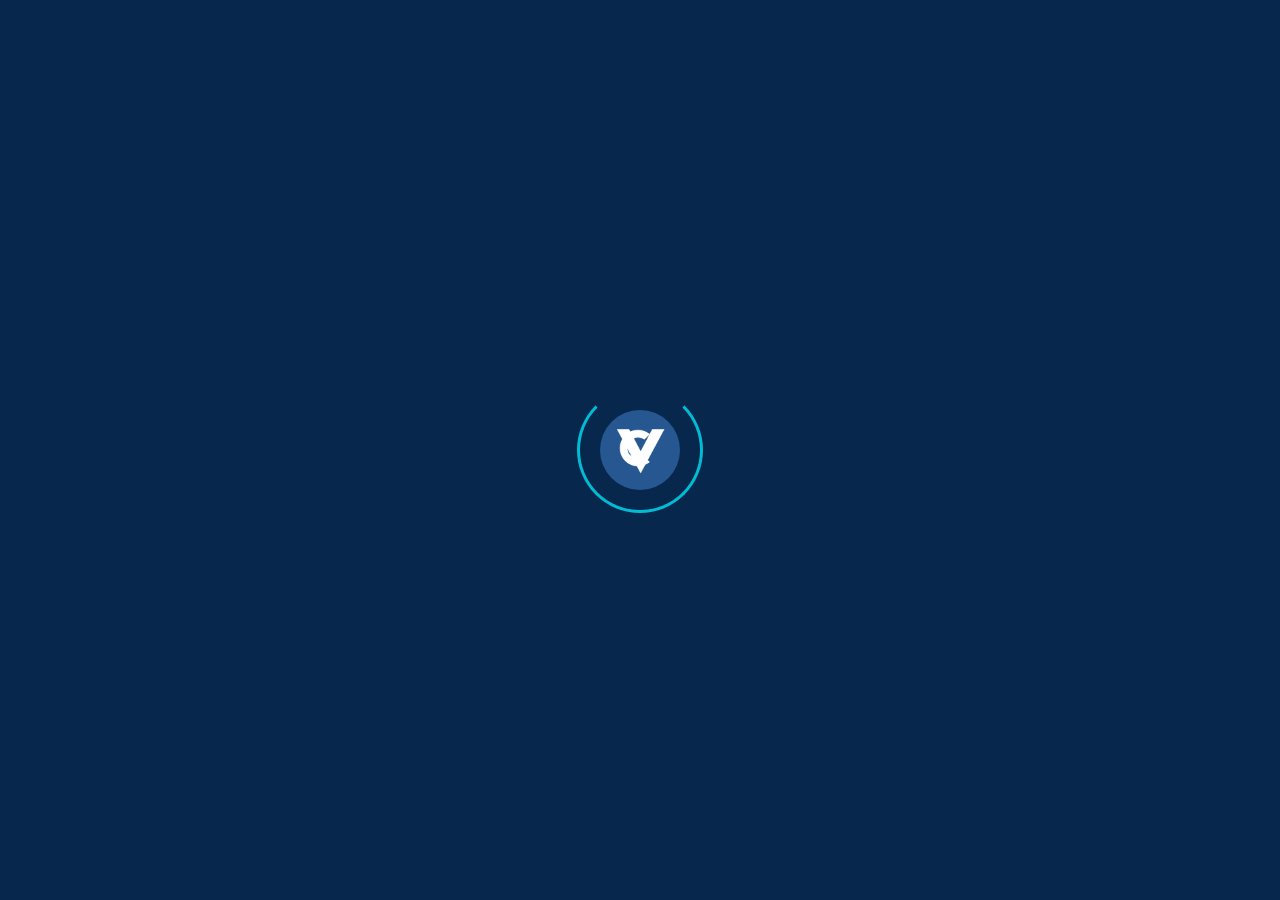
==== index.html @ d6f8966d "Commented Divinebase Solar" ====
<!DOCTYPE html>
<html lang="en">
<head>
    <meta charset="UTF-8">
    <meta name="viewport" content="width=device-width, initial-scale=1.0">

    <title>Front-End Developer in Aba, Nigeria | Ukattah Divine (CODEVINE) Portfolio</title>
    
    <meta name="description" content="Looking for a skilled Front-End Developer in Aba, Nigeria? I'm Ukattah Divine, specializing in building responsive websites with React, JavaScript, HTML & CSS. View my work.">
    
    <meta name="keywords" content="Front-End Developer Aba, Web Developer Nigeria, React Developer Aba, Freelance Web Designer Nigeria, HTML, CSS, JavaScript, Portfolio, Ukattah Divine, CODEVINE">
    
    <meta name="author" content="Ukattah Divine">
    <meta name="robots" content="index, follow">

    <meta property="og:type" content="website">
    <meta property="og:url" content="https://ukattahdivine.vercel.app/">
    <meta property="og:title" content="Ukattah Divine - Front-End Developer in Aba, Nigeria">
    <meta property="og:description" content="I build fast, responsive, and user-friendly websites. Let's collaborate on your next project.">
    <meta property="og:image" content="https://ukattahdivine.vercel.app/image/CodeVine.png">

    <meta property="twitter:card" content="summary_large_image">
    <meta property="twitter:url" content="https://ukattahdivine.vercel.app/">
    <meta property="twitter:title" content="Ukattah Divine - Front-End Developer in Aba, Nigeria">
    <meta property="twitter:description" content="I build fast, responsive, and user-friendly websites. Let's collaborate on your next project.">
    <meta property="twitter:image" content="https://ukattahdivine.vercel.app/image/CodeVine.png">

    <link rel="canonical" href="https://ukattahdivine.vercel.app/">

    <link rel="preconnect" href="https://fonts.googleapis.com">
    <link rel="preconnect" href="https://fonts.gstatic.com" crossorigin>
    <link href="https://fonts.googleapis.com/css2?family=Open+Sans:ital,wght@0,300..800;1,300..800&display=swap" rel="stylesheet">
    <link href="https://fonts.googleapis.com/css2?family=Montserrat:ital,wght@0,100..900;1,100..900&display=swap" rel="stylesheet">
    <link href="https://fonts.cdnfonts.com/css/azonix" rel="stylesheet">
    <link rel="stylesheet" href="./styles.css">
    <link rel="shortcut icon" href="./image/CodeVine.png" type="image/x-icon">
    <script type="application/ld+json">
        {
        "@context": "https://schema.org",
        "@type": "Person",
        "name": "Ukattah Divine",
        "url": "https://ukattahdivine.vercel.app/",
        "image": "https://ukattahdivine.vercel.app/image/ei_1751366588083-removebg-preview.png",
        "jobTitle": "Front-End Developer",
        "description": "Front-End Developer based in Aba, Nigeria, specializing in HTML, CSS, JavaScript, and React.",
        "knowsAbout": ["HTML", "CSS", "JavaScript", "React", "Tailwind CSS", "TypeScript"],
        "sameAs": [
        "https://github.com/ukattah-divine603",
        "https://linkedin.com/in/ukattah-divine-79146a333",
        "https://x.com/DivineUkattah?t=3dG3HzM0zi1TFx_Y5S93fQ&s=08"
        ]
        }
    </script>
</head>
<body>
<!-- Preloader -->

    <div id="preloader">
    <div class="loader">
      <img src="./image/CodeVine.png" alt="CodeVine Logo" class="logo" />
      <span class="circle"></span>
    </div>
  </div>

    <div id="content" style="display: none;">
<!-- Header --> 
<header>
<div class="left-section">
<img src="./image/CodeVine.png" alt="CODEVINE Logo - Web Developer Portfolio" width="64" height="64">
<p>CODEVINE</p>
</div>
<nav aria-label="Main navigation">
<ul>
<a href="#home">Home</a>
<a href="#about">About Me</a>
<a href="#skill">Skills</a>
<a href="#projects">Projects</a>
<a class="button" href="#contact">Contact Me</a>
</ul>

<div class="hamburger-menu" aria-label="Toggle navigation menu">
<div class="bar"></div>
<div class="bar"></div>
<div class="bar"></div>
</div>
</nav>
</header>

<!-- Main -->
<main>
<!-- First Page - About -->
<section id="about" class="welcome-page">
<div class="profile-pic">
<img src="./image/ei_1751366588083-removebg-preview.png" alt="Professional portrait of Ukattah Divine, a front-end developer from Aba">
</div>

<div class="about-me">
<p class="frr">KONICHIWA!</p>
<h1>My Name Is <span>Ukattah Divine</span></h1>
<h2>Building Responsive & User-Friendly Web Applications</h2>
<p>
   Based in Aba, Nigeria, I am a dedicated Front-End Developer with a solid foundation in HTML, CSS, and JavaScript, continuously expanding my skills in modern frameworks like React. My goal is to become a top developer and eventually transition into Full Stack development. I am passionate about building responsive web applications and staying current with industry trends. So Help Me God!
</p>
<div class="social-icons">
<!-- GitHub -->
<div>
<a href="https://github.com/ukattah-divine603" aria-label="Visit my GitHub profile">
<lord-icon
    src="https://cdn.lordicon.com/jjxzcivr.json"
    trigger="loop"
    delay="6000"
    stroke="bold"
    colors="primary:#000,secondary:#000"
    style="width:32px;height:32px">
</lord-icon>
</a>
</div>
<!-- Linked In -->
<div>
<a href="https://linkedin.com/in/ukattah-divine-79146a333" aria-label="Visit my LinkedIn profile">
<lord-icon
    src="https://cdn.lordicon.com/qgebwute.json"
    trigger="loop"
    stroke="bold"
    delay="6000"
    state="hover-draw"
    colors="primary:#000,secondary:#000"
    style="width:32px;height:32px">
</lord-icon>
</a>
</div>
<!-- Twitter -->
<div> 
<a href="https://x.com/DivineUkattah?t=3dG3HzM0zi1TFx_Y5S93fQ&s=08" aria-label="Visit my Twitter profile">
<lord-icon
    src="https://cdn.lordicon.com/yizwahhw.json"
    trigger="loop"
    delay="6000"
    state="hover-draw"
    stroke="bold"
    colors="primary:#000,secondary:#000"
    style="width:32px;height:32px">
</lord-icon>
</a>
</div>
<!-- Whatsapp -->
<div>
<a href="https://wa.me/2347078747186" aria-label="Contact me on WhatsApp">
<lord-icon
    src="https://cdn.lordicon.com/dnphlhar.json"
    trigger="loop"
    stroke="bold"
    delay="6000"
    colors="primary:#000,secondary:#000"
    style="width:32px;height:32px">
</lord-icon>
</a>
</div>
</div>
</div>  
</section>

<!-- Third Page - Skills -->
<section id="skill" class="skills">
<div class="descrip-1">
<h2>How I Deliver Websites</h2>
<p>I deliver websites based on my clients' specific requests, ensuring that each site is user-friendly, fully responsive, and optimized for performance. I prioritize clean design, intuitive navigation, and mobile-first development. By combining various web technologies and best practices, I create websites that not only look great but also function seamlessly across all devices.</p>
</div>

<div class="card-container">
<div class="card">
<div class="f-class">
<svg xmlns="http://www.w3.org/2000/svg" viewBox="0 0 24 24" width="32" height="32" fill="orange" aria-hidden="true"><path d="M12 18.1778L16.6192 16.9222L17.2434 10.1444H9.02648L8.82219 7.88889H17.4477L17.6747 5.67778H6.32535L6.96091 12.3556H14.7806L14.5195 15.2222L12 15.8889L9.48045 15.2222L9.32156 13.3778H7.0517L7.38083 16.9222L12 18.1778ZM3 2H21L19.377 20L12 22L4.62295 20L3 2Z"></path></svg>
<h3>HTML</h3>
</div>
<div class="f-class-details">
<p> I build the structure of web pages using HTML. This includes defining the layout, headings, paragraphs, links, and images — essentially everything that makes up the skeleton of a website before styling or interactivity is added.</p>
</div>
</div>

<div class="card">
<div class="f-class">
<svg xmlns="http://www.w3.org/2000/svg" viewBox="0 0 24 24" width="32" height="32" fill="rgb(0, 60, 255)" aria-hidden="true"><path d="M5.00006 3L4.35006 6.34H17.9401L17.5001 8.5H3.92006L3.26006 11.83H16.8501L16.0901 15.64L10.6101 17.45L5.86006 15.64L6.19006 14H2.85006L2.06006 18L9.91006 21L18.9601 18L20.1601 11.97L20.4001 10.76L21.9401 3H5.00006Z"></path></svg>
<h3>CSS</h3>
</div>
<div class="f-class-details">
<p> I use CSS to style my web pages — controlling colors, fonts, spacing, layouts, and responsiveness. CSS allows me to make each site visually appealing and consistent across devices, whether it's light, dark, modern, or classic design.</p>
</div>
</div>

<div class="card">
<div class="f-class">
<svg xmlns="http://www.w3.org/2000/svg" viewBox="0 0 24 24" width="32" height="32" fill="yellow" aria-hidden="true"><path d="M6 3C4.34315 3 3 4.34315 3 6V18C3 19.6569 4.34315 21 6 21H18C19.6569 21 21 19.6569 21 18V6C21 4.34315 19.6569 3 18 3H6ZM13.3344 16.055C14.0531 16.6343 14.7717 16.9203 15.4904 16.913C15.9304 16.913 16.2677 16.8323 16.5024 16.671C16.7297 16.517 16.8434 16.297 16.8434 16.011C16.8434 15.7177 16.7297 15.4683 16.5024 15.263C16.2677 15.0577 15.8241 14.8523 15.1714 14.647C14.3867 14.4197 13.7817 14.1263 13.3564 13.767C12.9384 13.4077 12.7257 12.9053 12.7184 12.26C12.7184 11.6513 12.9824 11.1417 13.5104 10.731C14.0237 10.3203 14.6801 10.115 15.4794 10.115C16.5941 10.115 17.4887 10.3863 18.1634 10.929L17.3934 12.128C17.1221 11.9153 16.8104 11.7613 16.4584 11.666C16.1064 11.556 15.7911 11.501 15.5124 11.501C15.1311 11.501 14.8267 11.5707 14.5994 11.71C14.3721 11.8493 14.2584 12.0327 14.2584 12.26C14.2584 12.5093 14.3977 12.722 14.6764 12.898C14.9551 13.0667 15.4317 13.2537 16.1064 13.459C16.9204 13.701 17.4997 14.0237 17.8444 14.427C18.1891 14.8303 18.3614 15.3437 18.3614 15.967C18.3614 16.605 18.1157 17.155 17.6244 17.617C17.1404 18.0717 16.4364 18.31 15.5124 18.332C14.3024 18.332 13.2904 17.969 12.4764 17.243L13.3344 16.055ZM7.80405 16.693C8.03872 16.8397 8.32105 16.913 8.65105 16.913C8.99572 16.913 9.28172 16.814 9.50905 16.616C9.73639 16.4107 9.85005 16.055 9.85005 15.549V10.247H11.3351V15.835C11.3131 16.7003 11.0637 17.3237 10.5871 17.705C10.3157 17.9323 10.0187 18.0937 9.69605 18.189C9.37339 18.2843 9.06172 18.332 8.76105 18.332C8.21105 18.332 7.72339 18.2367 7.29805 18.046C6.84339 17.8407 6.46205 17.4777 6.15405 16.957L7.18805 16.11C7.37872 16.3667 7.58405 16.561 7.80405 16.693Z"></path></svg>
<h3>JAVASCRIPT</h3>
</div>
<div class="f-class-details">
<p>I bring interactivity to websites using JavaScript. From form validation and animations to dynamic content updates and API integration, JavaScript allows me to make websites functional, user-responsive, and interactive.</p>
</div>
</div>

<div class="card">
<div class="f-class">
<svg xmlns="http://www.w3.org/2000/svg" viewBox="0 0 24 24" width="32" height="32" fill="rgb(0, 195, 255)" aria-hidden="true"><path d="M11.9996 4.85999C8.82628 4.85999 6.84294 6.44665 6.04961 9.61999C7.23961 8.03332 8.62794 7.43832 10.2146 7.83499C11.12 8.06109 11.7666 8.71757 12.4835 9.44545C13.6507 10.6295 15.0004 12 17.9496 12C21.1229 12 23.1063 10.4133 23.8996 7.23998C22.7096 8.82665 21.3213 9.42165 19.7346 9.02499C18.8292 8.79889 18.1827 8.1424 17.4657 7.41452C16.2995 6.23047 14.9498 4.85999 11.9996 4.85999ZM6.04961 12C2.87628 12 0.892943 13.5867 0.0996094 16.76C1.28961 15.1733 2.67794 14.5783 4.26461 14.975C5.17 15.2011 5.81657 15.8576 6.53354 16.5855C7.70073 17.7695 9.05039 19.14 11.9996 19.14C15.1729 19.14 17.1563 17.5533 17.9496 14.38C16.7596 15.9667 15.3713 16.5617 13.7846 16.165C12.8792 15.9389 12.2326 15.2824 11.5157 14.5545C10.3495 13.3705 8.99982 12 6.04961 12Z"></path></svg>
<h3>TAILWIND</h3>
</div>
<div class="f-class-details">
<p> I use Tailwind to rapidly style websites with utility-first classes. It helps me write cleaner, scalable, and mobile-responsive UI without leaving my HTML. With Tailwind, I can build fast, modern designs without bloated custom CSS.</p>
</div>
</div>

<div class="card">
<div class="f-class">
<svg xmlns="http://www.w3.org/2000/svg" viewBox="0 0 24 24" width="32" height="32" fill="rgb(0, 60, 255)" aria-hidden="true"><path d="M12.001 13.5001C11.1725 13.5001 10.501 12.8285 10.501 12.0001C10.501 11.1716 11.1725 10.5001 12.001 10.5001C12.8294 10.5001 13.501 11.1716 13.501 12.0001C13.501 12.8285 12.8294 13.5001 12.001 13.5001ZM11.4733 16.4945C11.6479 16.705 11.8239 16.908 12.001 17.103C12.178 16.908 12.3541 16.705 12.5286 16.4945C12.3538 16.4982 12.1779 16.5001 12.001 16.5001C11.824 16.5001 11.6481 16.4982 11.4733 16.4945ZM9.47837 16.3694C8.67620 16.2846 7.91035 16.1603 7.19268 16.0016C7.11832 16.3512 7.06134 16.6904 7.02243 17.0166C6.83358 18.6 7.09805 19.5617 7.50098 19.7943C7.90390 20.0269 8.86893 19.7751 10.1458 18.8199C10.4088 18.6231 10.6741 18.4042 10.9397 18.1649C10.4434 17.6228 9.95287 17.0217 9.47837 16.3694ZM16.8093 16.0016C16.0916 16.1603 15.3257 16.2846 14.5236 16.3694C14.0491 17.0217 13.5585 17.6228 13.0622 18.1649C13.3279 18.4042 13.5931 18.6231 13.8562 18.8199C15.1330 19.7751 16.0981 20.0269 16.5010 19.7943C16.9039 19.5617 17.1684 18.6 16.9795 17.0166C16.9406 16.6904 16.8836 16.3512 16.8093 16.0016ZM18.2598 15.6136C18.8364 18.2526 18.5328 20.3533 17.2510 21.0933C15.9691 21.8334 13.9981 21.046 12.0010 19.2271C10.0038 21.046 8.03282 21.8334 6.75098 21.0933C5.46913 20.3533 5.16555 18.2526 5.74217 15.6136C3.16842 14.7935 1.50098 13.4802 1.50098 12.0001C1.50098 10.5199 3.16842 9.20668 5.74217 8.38654C5.16555 5.74754 5.46913 3.64687 6.75098 2.90680C8.03282 2.16673 10.0038 2.95415 12.0010 4.77302C13.9981 2.95415 15.9691 2.16673 17.2510 2.90680C18.5328 3.64687 18.8364 5.74754 18.2598 8.38654C20.8335 9.20668 22.5010 10.5199 22.5010 12.0001C22.5010 13.4802 20.8335 14.7935 18.2598 15.6136ZM10.9397 5.83521C10.6741 5.59597 10.4088 5.37703 10.1458 5.18024C8.86893 4.22499 7.90390 3.97321 7.50098 4.20584C7.09805 4.43847 6.83358 5.40010 7.02243 6.98350C7.06134 7.30969 7.11832 7.64890 7.19268 7.99857C7.91035 7.83985 8.67620 7.71556 9.47837 7.63078C9.95287 6.97848 10.4434 6.37737 10.9397 5.83521ZM14.5236 7.63078C15.3257 7.71556 16.0916 7.83985 16.8093 7.99857C16.8836 7.64890 16.9406 7.30969 16.9795 6.98350C17.1684 5.40010 16.9039 4.43847 16.5010 4.20584C16.0981 3.97321 15.1330 4.22499 13.8562 5.18024C13.5931 5.37703 13.3279 5.59597 13.0622 5.83521C13.5585 6.37737 14.0491 6.97848 14.5236 7.63078ZM12.5286 7.50565C12.3541 7.29515 12.1780 7.09211 12.0010 6.89711C11.8239 7.09211 11.6479 7.29515 11.4733 7.50565C11.6481 7.50194 11.8240 7.50007 12.0010 7.50007C12.1779 7.50007 12.3538 7.50194 12.5286 7.50565ZM8.37252 14.7042C8.28191 14.5547 8.19233 14.4033 8.10386 14.2501C8.01539 14.0968 7.92906 13.9435 7.84488 13.7903C7.74985 14.0467 7.66205 14.3007 7.58169 14.5515C7.83908 14.6074 8.10295 14.6583 8.37252 14.7042ZM10.3049 14.9377C10.8579 14.9788 11.4251 15.0001 12.0010 15.0001C12.5769 15.0001 13.1440 14.9788 13.6970 14.9377C14.0091 14.4793 14.3111 13.9988 14.5991 13.5001C14.8870 13.0013 15.1522 12.4995 15.3930 12.0001C15.1522 11.5006 14.8870 10.9988 14.5991 10.5001C14.3111 10.0013 14.0091 9.52081 13.6970 9.06246C13.1440 9.02133 12.5769 9.00007 12.0010 9.00007C11.4251 9.00007 10.8579 9.02133 10.3049 9.06246C9.99283 9.52081 9.69086 10.0013 9.40290 10.5001C9.11494 10.9988 8.84980 11.5006 8.60892 12.0001C8.84980 12.4995 9.11494 13.0013 9.40290 13.5001C9.69086 13.9988 9.99283 14.4793 10.3049 14.9377ZM16.1571 10.2098C16.2521 9.95340 16.3399 9.69940 16.4203 9.44859C16.1629 9.39278 15.8990 9.34182 15.6294 9.29591C15.7200 9.44543 15.8096 9.59683 15.8981 9.75007C15.9866 9.90330 16.0729 10.0566 16.1571 10.2098ZM6.13143 9.83671C5.79142 9.94714 5.46917 10.0674 5.16723 10.1968C3.70154 10.825 3.00098 11.5348 3.00098 12.0001C3.00098 12.4653 3.70154 13.1752 5.16723 13.8033C5.46917 13.9327 5.79142 14.053 6.13143 14.1634C6.35281 13.4625 6.62810 12.7371 6.95576 12.0001C6.62810 11.263 6.35281 10.5376 6.13143 9.83671ZM7.58169 9.44859C7.66205 9.69940 7.74985 9.95340 7.84488 10.2098C7.92906 10.0566 8.01539 9.90330 8.10386 9.75007C8.19233 9.59683 8.28191 9.44543 8.37252 9.29591C8.10295 9.34182 7.83908 9.39278 7.58169 9.44859ZM17.8705 14.1634C18.2105 14.053 18.5328 13.9327 18.8347 13.8033C20.3004 13.1752 21.0010 12.4653 21.0010 12.0001C21.0010 11.5348 20.3004 10.825 18.8347 10.1968C18.5328 10.0674 18.2105 9.94714 17.8705 9.83671C17.6491 10.5376 17.3739 11.263 17.0462 12.0001C17.3739 12.7371 17.6491 13.4625 17.8705 14.1634ZM16.4203 14.5515C16.3399 14.3007 16.2521 14.0467 16.1571 13.7903C16.0729 13.9435 15.9866 14.0968 15.8981 14.2501C15.8096 14.4033 15.7200 14.5547 15.6294 14.7042C15.8990 14.6583 16.1629 14.6074 16.4203 14.5515Z"></path></svg>
<h3>REACT</h3>
</div>
<div class="f-class-details">
<p>I use React to build fast, scalable, and component-based user interfaces. React helps me break down complex pages into reusable components, manage state efficiently, and build single-page applications with a seamless user experience.</p>
</div>
</div>

<div class="card">
<div class="f-class">
<svg xmlns="http://www.w3.org/2000/svg" width="32" height="32" viewBox="0 0 16 16" aria-hidden="true"><path fill="rgb(0, 0, 201)" fill-rule="evenodd" d="M14 0a2 2 0 0 1 2 2v12a2 2 0 0 1-2 2H2a2 2 0 0 1-2-2V2a2 2 0 0 1 2-2zm-1.139 7.488q-.585 0-1.006.244a1.67 1.67 0 0 0-.634.674a2.1 2.1 0 0 0-.225.996q0 .753.293 1.182q.303.42.967.732l.469.215q.438.186.625.43q.185.244.185.635q0 .478-.166.703q-.156.224-.527.224q-.361.001-.547-.244q-.186-.243-.205-.752h-1.162q.02.996.498 1.524q.479.527 1.386.527q.909 0 1.417-.518q.507-.517.507-1.484q0-.81-.332-1.289t-1.045-.79l-.449-.196q-.39-.166-.556-.381q-.166-.214-.166-.576q0-.4.165-.596q.177-.195.508-.195q.361 0 .508.234q.156.234.176.703h1.123q-.03-.976-.498-1.484q-.47-.518-1.309-.518M7 7.596v1.113h1.3V14.5h1.221V8.709h1.289V7.596z"></path></svg>
<h3>TYPESCRIPT</h3>
</div>
<div class="f-class-details">
<p> I use TypeScript to write safer and more robust JavaScript code. It helps catch errors early with static typing, improves code readability, and makes collaboration easier—especially for larger projects or teams.</p>
</div>
</div>
</div>
</section>

<!-- Fourth Page - Projects -->
<section id="projects" class="projects">
<div class="text-intro">
<h2>My Projects</h2>
</div>
<div class="projects-container">
<!-- Calculator -->
<div class="project-card">
<div class="img-container">
<img src="./image/calculator.png" alt="Screenshot of a calculator web application built with JavaScript by Ukattah Divine" width="350" height="200">

<div class="details">
<div class="top-de">
    <h3>Calculator App</h3>
    <a href="https://ukattah-divine603.github.io/Calculator-App/">Check Demo <svg xmlns="http://www.w3.org/2000/svg" viewBox="0 0 24 24" width="16" height="16" fill="currentColor" aria-hidden="true"><path d="M18.3638 15.5355L16.9496 14.1213L18.3638 12.7071C20.3164 10.7545 20.3164 7.58866 18.3638 5.63604C16.4112 3.68341 13.2453 3.68341 11.2927 5.63604L9.87849 7.05025L8.46428 5.63604L9.87849 4.22182C12.6122 1.48815 17.0443 1.48815 19.778 4.22182C22.5117 6.95549 22.5117 11.3876 19.778 14.1213L18.3638 15.5355ZM15.5353 18.364L14.1211 19.7782C11.3875 22.5118 6.95531 22.5118 4.22164 19.7782C1.48797 17.0445 1.48797 12.6123 4.22164 9.87868L5.63585 8.46446L7.05007 9.87868L5.63585 11.2929C3.68323 13.2455 3.68323 16.4113 5.63585 18.364C7.58847 20.3166 10.7543 20.3166 12.7069 18.364L14.1211 16.9497L15.5353 18.364ZM14.8282 7.75736L16.2425 9.17157L9.17139 16.2426L7.75717 14.8284L14.8282 7.75736Z"></path></svg></a>     
</div>

<div class="f-class-details">
    <p> A functional Calculator Using HTML, CSS and mostly JAVASCRIPT </p>
</div>
</div>
</div>
</div>
<!-- Graphty -->
<div class="project-card">
<div class="img-container">
<img src="./image/graphty.png" alt="Graphty healthcare website project" width="350" height="200">

<div class="details">
<div class="top-de">
    <h3>Graphty</h3>
    <a href="https://ukattah-divine603.github.io/Graphty/">Check Demo <svg xmlns="http://www.w3.org/2000/svg" viewBox="0 0 24 24" width="16" height="16" fill="currentColor" aria-hidden="true"><path d="M18.3638 15.5355L16.9496 14.1213L18.3638 12.7071C20.3164 10.7545 20.3164 7.58866 18.3638 5.63604C16.4112 3.68341 13.2453 3.68341 11.2927 5.63604L9.87849 7.05025L8.46428 5.63604L9.87849 4.22182C12.6122 1.48815 17.0443 1.48815 19.778 4.22182C22.5117 6.95549 22.5117 11.3876 19.778 14.1213L18.3638 15.5355ZM15.5353 18.364L14.1211 19.7782C11.3875 22.5118 6.95531 22.5118 4.22164 19.7782C1.48797 17.0445 1.48797 12.6123 4.22164 9.87868L5.63585 8.46446L7.05007 9.87868L5.63585 11.2929C3.68323 13.2455 3.68323 16.4113 5.63585 18.364C7.58847 20.3166 10.7543 20.3166 12.7069 18.364L14.1211 16.9497L15.5353 18.364ZM14.8282 7.75736L16.2425 9.17157L9.17139 16.2426L7.75717 14.8284L14.8282 7.75736Z"></path></svg></a>     
</div>

<div class="f-class-details">
    <p> A Full Responsive and user-friendly Demo Helth Care Landing-Page Website, built with HTML, CSS and JAVASCRIPT </p>
</div>
</div>
</div>
</div>
<!-- Product Showcase -->
<div class="project-card">
<div class="img-container">
<img src="./image/product-showcase.png" alt="Product Showcase website project" width="350" height="200">

<div class="details">
<div class="top-de">
    <h3>Product Showcase</h3>
    <a href="https://ukattah-divine603.github.io/Product-Showcase/">Check Demo <svg xmlns="http://www.w3.org/2000/svg" viewBox="0 0 24 24" width="16" height="16" fill="currentColor" aria-hidden="true"><path d="M18.3638 15.5355L16.9496 14.1213L18.3638 12.7071C20.3164 10.7545 20.3164 7.58866 18.3638 5.63604C16.4112 3.68341 13.2453 3.68341 11.2927 5.63604L9.87849 7.05025L8.46428 5.63604L9.87849 4.22182C12.6122 1.48815 17.0443 1.48815 19.778 4.22182C22.5117 6.95549 22.5117 11.3876 19.778 14.1213L18.3638 15.5355ZM15.5353 18.364L14.1211 19.7782C11.3875 22.5118 6.95531 22.5118 4.22164 19.7782C1.48797 17.0445 1.48797 12.6123 4.22164 9.87868L5.63585 8.46446L7.05007 9.87868L5.63585 11.2929C3.68323 13.2455 3.68323 16.4113 5.63585 18.364C7.58847 20.3166 10.7543 20.3166 12.7069 18.364L14.1211 16.9497L15.5353 18.364ZM14.8282 7.75736L16.2425 9.17157L9.17139 16.2426L7.75717 14.8284L14.8282 7.75736Z"></path></svg></a>     
</div>

<div class="f-class-details">
    <p> A Full Responsive and user-friendly Product Showcase, built with HTML, CSS</p>
</div>
</div>
</div>
</div>
<!-- SAVERY HAVEN -->
<div class="project-card">
<div class="img-container">
<img src="./image/savery.png" alt="Savery Haven restaurant website project" width="350" height="200">

<div class="details">
<div class="top-de">
    <h3>SAVERY HAVEN</h3>
    <a href="https://ukattah-divine603.github.io/SAVERY-HAVEN/">Check Demo <svg xmlns="http://www.w3.org/2000/svg" viewBox="0 0 24 24" width="16" height="16" fill="currentColor" aria-hidden="true"><path d="M18.3638 15.5355L16.9496 14.1213L18.3638 12.7071C20.3164 10.7545 20.3164 7.58866 18.3638 5.63604C16.4112 3.68341 13.2453 3.68341 11.2927 5.63604L9.87849 7.05025L8.46428 5.63604L9.87849 4.22182C12.6122 1.48815 17.0443 1.48815 19.778 4.22182C22.5117 6.95549 22.5117 11.3876 19.778 14.1213L18.3638 15.5355ZM15.5353 18.364L14.1211 19.7782C11.3875 22.5118 6.95531 22.5118 4.22164 19.7782C1.48797 17.0445 1.48797 12.6123 4.22164 9.87868L5.63585 8.46446L7.05007 9.87868L5.63585 11.2929C3.68323 13.2455 3.68323 16.4113 5.63585 18.364C7.58847 20.3166 10.7543 20.3166 12.7069 18.364L14.1211 16.9497L15.5353 18.364ZM14.8282 7.75736L16.2425 9.17157L9.17139 16.2426L7.75717 14.8284L14.8282 7.75736Z"></path></svg></a>     
</div>

<div class="f-class-details">
    <p> A Full Responsive and user-friendly Restaurant Landing-Page Website, built with HTML, CSS and JAVASCRIPT </p>
</div>
</div>
</div>
</div>
<!-- Portfolio -->
<div class="project-card">
<div class="img-container">
<img src="./image/port-folio.png" alt="Portfolio website project version 1.0" width="350" height="200">

<div class="details">
<div class="top-de">
    <h3>Portfolio v 1.0</h3>
    <a href="https://ukattahdivine.vercel.app/">Check Demo <svg xmlns="http://www.w3.org/2000/svg" viewBox="0 0 24 24" width="16" height="16" fill="currentColor" aria-hidden="true"><path d="M18.3638 15.5355L16.9496 14.1213L18.3638 12.7071C20.3164 10.7545 20.3164 7.58866 18.3638 5.63604C16.4112 3.68341 13.2453 3.68341 11.2927 5.63604L9.87849 7.05025L8.46428 5.63604L9.87849 4.22182C12.6122 1.48815 17.0443 1.48815 19.778 4.22182C22.5117 6.95549 22.5117 11.3876 19.778 14.1213L18.3638 15.5355ZM15.5353 18.364L14.1211 19.7782C11.3875 22.5118 6.95531 22.5118 4.22164 19.7782C1.48797 17.0445 1.48797 12.6123 4.22164 9.87868L5.63585 8.46446L7.05007 9.87868L5.63585 11.2929C3.68323 13.2455 3.68323 16.4113 5.63585 18.364C7.58847 20.3166 10.7543 20.3166 12.7069 18.364L14.1211 16.9497L15.5353 18.364ZM14.8282 7.75736L16.2425 9.17157L9.17139 16.2426L7.75717 14.8284L14.8282 7.75736Z"></path></svg></a>     
</div>

<div class="f-class-details">
    <p> A Full Responsive and user-friendly Portfolio Website, built with HTML, CSS and JAVASCRIPT </p>
</div>
</div>
</div>
</div>
<!-- Discord Clone -->
<div class="project-card">
<div class="img-container">
<img src="./image/discord-clone.png" alt="Discord Clone website project" width="350" height="200">

<div class="details">
<div class="top-de">
    <h3>Discord Clone</h3>
    <a href="https://ukattah-divine603.github.io/Discord/">Check Demo <svg xmlns="http://www.w3.org/2000/svg" viewBox="0 0 24 24" width="16" height="16" fill="currentColor" aria-hidden="true"><path d="M18.3638 15.5355L16.9496 14.1213L18.3638 12.7071C20.3164 10.7545 20.3164 7.58866 18.3638 5.63604C16.4112 3.68341 13.2453 3.68341 11.2927 5.63604L9.87849 7.05025L8.46428 5.63604L9.87849 4.22182C12.6122 1.48815 17.0443 1.48815 19.778 4.22182C22.5117 6.95549 22.5117 11.3876 19.778 14.1213L18.3638 15.5355ZM15.5353 18.364L14.1211 19.7782C11.3875 22.5118 6.95531 22.5118 4.22164 19.7782C1.48797 17.0445 1.48797 12.6123 4.22164 9.87868L5.63585 8.46446L7.05007 9.87868L5.63585 11.2929C3.68323 13.2455 3.68323 16.4113 5.63585 18.364C7.58847 20.3166 10.7543 20.3166 12.7069 18.364L14.1211 16.9497L15.5353 18.364ZM14.8282 7.75736L16.2425 9.17157L9.17139 16.2426L7.75717 14.8284L14.8282 7.75736Z"></path></svg></a>     
</div>

<div class="f-class-details">
    <p> A Cloned Version Of Discord Using HTML, CSS, and JavaScript</p>
</div>
</div>
</div>
</div>
<!-- Picky! -->
<div class="project-card">
<div class="img-container">
<img src="./image/picky.png" alt="Picky! online shopping website project" width="350" height="200">

<div class="details">
<div class="top-de">
    <h3>Picky!</h3>
    <a href="https://ukattah-divine603.github.io/Picky/">Check Demo <svg xmlns="http://www.w3.org/2000/svg" viewBox="0 0 24 24" width="16" height="16" fill="currentColor" aria-hidden="true"><path d="M18.3638 15.5355L16.9496 14.1213L18.3638 12.7071C20.3164 10.7545 20.3164 7.58866 18.3638 5.63604C16.4112 3.68341 13.2453 3.68341 11.2927 5.63604L9.87849 7.05025L8.46428 5.63604L9.87849 4.22182C12.6122 1.48815 17.0443 1.48815 19.778 4.22182C22.5117 6.95549 22.5117 11.3876 19.778 14.1213L18.3638 15.5355ZM15.5353 18.364L14.1211 19.7782C11.3875 22.5118 6.95531 22.5118 4.22164 19.7782C1.48797 17.0445 1.48797 12.6123 4.22164 9.87868L5.63585 8.46446L7.05007 9.87868L5.63585 11.2929C3.68323 13.2455 3.68323 16.4113 5.63585 18.364C7.58847 20.3166 10.7543 20.3166 12.7069 18.364L14.1211 16.9497L15.5353 18.364ZM14.8282 7.75736L16.2425 9.17157L9.17139 16.2426L7.75717 14.8284L14.8282 7.75736Z"></path></svg></a>     
</div>

<div class="f-class-details">
    <p> A Full Responsive and user-friendly Online Shopping Landing Page with HTML, CSS and JavaScript</p>
</div>
</div>
</div>
</div>
<!-- To-Do App -->
<div class="project-card">
<div class="img-container">
<img src="./image/todo.png" alt="To-Do App website project" width="350" height="200">

<div class="details">
<div class="top-de">
    <h3>To-Do App</h3>
    <a href="https://ukattah-divine603.github.io/ToDo-App/">Check Demo <svg xmlns="http://www.w3.org/2000/svg" viewBox="0 0 24 24" width="16" height="16" fill="currentColor" aria-hidden="true"><path d="M18.3638 15.5355L16.9496 14.1213L18.3638 12.7071C20.3164 10.7545 20.3164 7.58866 18.3638 5.63604C16.4112 3.68341 13.2453 3.68341 11.2927 5.63604L9.87849 7.05025L8.46428 5.63604L9.87849 4.22182C12.6122 1.48815 17.0443 1.48815 19.778 4.22182C22.5117 6.95549 22.5117 11.3876 19.778 14.1213L18.3638 15.5355ZM15.5353 18.364L14.1211 19.7782C11.3875 22.5118 6.95531 22.5118 4.22164 19.7782C1.48797 17.0445 1.48797 12.6123 4.22164 9.87868L5.63585 8.46446L7.05007 9.87868L5.63585 11.2929C3.68323 13.2455 3.68323 16.4113 5.63585 18.364C7.58847 20.3166 10.7543 20.3166 12.7069 18.364L14.1211 16.9497L15.5353 18.364ZM14.8282 7.75736L16.2425 9.17157L9.17139 16.2426L7.75717 14.8284L14.8282 7.75736Z"></path></svg></a>     
</div>

<div class="f-class-details">
    <p> A Full Responsive and user-friendly To-Do website using HTML, CSS and JavaScript</p>
</div>
</div>
</div>
</div>

<!-- <div class="project-card">
<div class="img-container">
<img src="./image/DivineBase-Solar.png" alt="To-Do App website project" width="350" height="200">

<div class="details">
<div class="top-de">
    <h3>DivineBase Solar</h3>
    <a href="https://divinebase-solar.vercel.app/">Check Demo <svg xmlns="http://www.w3.org/2000/svg" viewBox="0 0 24 24" width="16" height="16" fill="currentColor" aria-hidden="true"><path d="M18.3638 15.5355L16.9496 14.1213L18.3638 12.7071C20.3164 10.7545 20.3164 7.58866 18.3638 5.63604C16.4112 3.68341 13.2453 3.68341 11.2927 5.63604L9.87849 7.05025L8.46428 5.63604L9.87849 4.22182C12.6122 1.48815 17.0443 1.48815 19.778 4.22182C22.5117 6.95549 22.5117 11.3876 19.778 14.1213L18.3638 15.5355ZM15.5353 18.364L14.1211 19.7782C11.3875 22.5118 6.95531 22.5118 4.22164 19.7782C1.48797 17.0445 1.48797 12.6123 4.22164 9.87868L5.63585 8.46446L7.05007 9.87868L5.63585 11.2929C3.68323 13.2455 3.68323 16.4113 5.63585 18.364C7.58847 20.3166 10.7543 20.3166 12.7069 18.364L14.1211 16.9497L15.5353 18.364ZM14.8282 7.75736L16.2425 9.17157L9.17139 16.2426L7.75717 14.8284L14.8282 7.75736Z"></path></svg></a>     
</div>

<div class="f-class-details">
    <p>Responsive landing page for DivineBase Solar, Built with React and Supabase for image storage.</p>

</div> -->
</section>

<!-- Fifth Page - Contact -->
<section id="contact" class="contact-me">
<article>
<!-- Contact -->
<div>
<h2>Let's Discuss Something <span>Cool</span> Together</h2>
</div>
<!-- Contact Form -->
<div>
<p>I'm Interested In</p>
<form action="https://formspree.io/f/xpwrgbej" method="POST">
<input type="text" name="name" placeholder="Your Name" required aria-label="Your Name">
<input type="email" name="email" placeholder="Your Email" required aria-label="Your Email">
<textarea name="message" placeholder="Please describe what you want" required aria-label="Your Message"></textarea>
<button type="submit">Send Message</button>
</form>
</div>
</article>
</section>
</main>

<footer>
<p>CODEVINE</p>
<p>&#xa9; 2025 All rights reserved</p>
</footer>
</div>
<script src="./main.js"></script>
<script src="https://cdn.lordicon.com/lordicon.js"></script>

<!-- Simple analytics tracking (optional) -->
<script>
// Simple page view tracking
window.addEventListener('load', function() {
// You can add analytics tracking here
console.log('Page loaded successfully');

// Measure Core Web Vitals (simplified)
const onLoadTime = Math.round(performance.now());
console.log('Page load time:', onLoadTime, 'ms');
});
</script>
</body>
</html>
---- styles.css ----
html{
    scroll-behavior: smooth;
}
:root{
    margin: 0%;
    padding: 0%;
    box-sizing: border-box;
}
body{
    margin: 0%;
    padding: 0%;
    box-sizing: border-box;
}
/* Preloader background */
#preloader {
  position: fixed;
  top: 0;
  left: 0;
  width: 100%;
  height: 100%;
  background: #08274d;
  display: flex;
  justify-content: center;
  align-items: center;
  z-index: 9999;
}



/* Loader wrapper */
.loader {
  position: relative;
  width: 150px;
  height: 150px;
  display: flex;
  justify-content: center;
  align-items: center;
}

/* Logo */
.logo {
  width: 80px; /* adjust size */
  border-radius: 50%;
  height: auto;
  z-index: 2;
  animation: pulse 2s infinite;
}

/* Rotating circle */
.circle {
  position: absolute;
  width: 120px;
  height: 120px;
  border: 3px solid #00bcd4;
  border-top: 3px solid transparent;
  border-radius: 50%;
  animation: spin 2s linear infinite;
  z-index: 1;
}

/* Animations */
@keyframes spin {
  0% { transform: rotate(0deg); }
  100% { transform: rotate(360deg); }
}

@keyframes pulse {
  0%, 100% { transform: scale(1); opacity: 1; }
  50% { transform: scale(1.1); opacity: 0.8; }
}


header{
    position: absolute;
    top: 0;
    left: 0;
    right: 0;
    width: auto;
    height: 4rem;
    background-color: #c0c0c0;
    border-radius: 2rem;
    backdrop-filter: blur(10px);
    margin: 1rem 3rem 1rem 3rem;
    display: flex;
    flex-direction: row;
    justify-content: space-between;
    align-items: center;
    padding: .5rem .5rem;
    font-family: Open Sans; 
    box-shadow: 0 0 10px #ffffff7e;
    transition: .5s ease-in-out;
}

.left-section{
    display: flex;
    flex-direction: row;
    align-items: center;
    justify-content: space-between;
    gap: 1rem;
    font-family: Montserrat;
    font-weight: lighter;
    padding-left: 1rem;
}

.left-section img{
    width: 4rem;
    height: 4rem;
    border-radius: 50%;
}

.left-section p{
    color: #265791;
    font-size: 2rem;
    cursor: pointer;
    font-weight: 500;
}

nav{
    display: flex;
    flex-direction: row;
    align-items: center;
    gap: 5rem;
}

nav ul{
    display: flex;
    flex-direction: row;
    align-items: center;
    gap: 5rem;
}

nav a{
    color: inherit;
    text-decoration: none;
    display: flex;
    transition: .5s ease-in-out;
    align-items: center;
    flex-direction: column;
}
.button{
    color: white;
    font-family: Open Sans;
    font-size: 1rem;
    font-weight: 500;
    cursor: pointer;
    border: none;
    background-color: #265791;
    border-radius: 1.5rem;
    width: fit-content;
    padding: 1rem;
    margin-right: -4rem;
}

.button:hover{
    color: #265791;
    background-color: white;
    transition: .5s ease-in-out;
    border: 1px solid #265791;
}

button{
    color: white;
    font-family: Open Sans;
    font-size: 1rem;
    font-weight: 500;
    cursor: pointer;
    border: none;
    background-color: #265791;
    border-radius: 1.5rem;
    width: fit-content;
    padding: 1rem;
}

button:hover{
    color: #265791;
    background-color: white;
    transition: .5s ease-in-out;
    border: 1px solid #265791;
}

nav a:hover{
    border-radius: 1rem;
    width: fit-content;
    padding: 1rem;
    background-color: #26569183;
    transition: .5s ease-in-out;
}

.intro{
    background-color: #265791;
    display: flex;
    align-items: center;
    justify-content: center;
    height: 100vh;
    width: auto;
}
.intro p{
    font-family: Open Sans;
    font-size: 5rem;
    font-style: italic;
    font-weight: 500;
    color: #ffffff;
}

.intro div{
    display: flex;
    align-items: center;
    justify-content: center;
}

.welcome-page{
    display: flex;
    gap: 5rem;
    justify-content: space-between;
    align-items: center;
    height: fit-content;
    margin-top: 5rem;
    flex-direction: row;
    padding: 1rem 3.5rem 1rem 3.5rem;
}

.profile-pic{
    margin-top: 4rem;
    background-color: #265791;
    border: 4px solid white;
    box-shadow: 0 0 10px #022b5cce;
    width: 25rem;
    border: 1px solid rgba(75, 75, 75, 0.822);
    height: 25rem;
    border-radius: 50%;
    overflow: hidden;
    display: flex;
    align-items: center;
    justify-content: center;
}

.profile-pic img{
object-fit: contain;
object-position: center;
width: 40rem;
}
.profile-pic img:hover{
cursor: pointer;
transition: .5s ease-in-out;
scale: 1.05;
}
.about-me{
max-width: 768px;
padding-top: 6rem;
text-align: right;
display: flex;
flex-direction: column;
font-family: Open Sans;
}
.about-me h1{
 font-family: Open Sans;
font-weight: 600;
font-size: 2rem;
color: #265791;
font-weight: 500;
}

.about-me .frr{
     font-family: Open Sans;
font-weight: 600;
font-size: 2rem;
color: #265791;
font-weight: 500;
text-align: right;
}

.about-me h2{
margin-top: -1rem;
font-family: Open Sans;
font-size: 3rem;
}
span{
color: #265791;
 font-family: Montserrat;
    font-weight: 500;
}


.about-me p{
font-family: Open Sans;
font-size: 1.5rem;
font-weight: 300;
text-align: justify;
margin-top: -1.5rem;
}

.social-icons{
display: flex;
flex-direction: row;
justify-content: space-around;
align-items: center;
text-align: left;
color: white;

}

.social-icons div{
cursor: pointer;
background-color: transparent; 
border: 1px solid #265791;
box-shadow: #176edaad 0px 2px 8px 0px;
cursor: pointer;
display: flex;
align-items: center;
border-radius: 50%;
padding: 1rem;
}

/* Styles For The Third Page */
.skills{
width: auto;
display: flex;
gap: 2rem;
padding: 1rem;
flex-direction: column;
height: fit-content;
background-color: #265791;
padding-bottom: 2rem;
}

.descrip-1{
padding-top: 3.5rem;
padding-left: 1rem;
padding-right: 1rem;
font-family: Open Sans;
display: flex;
flex-direction: column;
align-items: center;
color: white;
h2{
font-size: 3rem;
font-weight: 400;
}
p{
margin-top: -1rem;
font-size: 1.5rem;
font-weight: 200;

}
}
.card-container{
justify-content: center;
gap: 3rem;
display: flex;
flex-wrap: wrap;
/* padding: 0 3.5rem 0 3.5rem; */
.card{
max-width: 350px;
aspect-ratio: 16/9;
font-family: Open Sans;
border-radius: 1.5rem;
align-items: center;
justify-content: center;
display: flex;
flex-direction: column;
padding: 1rem;
color: white;
background-color: #00295a;
.f-class{
display: flex;
flex-direction: row;
align-items: center;
text-align: left;
gap: 1rem;
padding-left: 1rem;
font-size: 2rem;
svg{
font-size: 3rem;
}
}

}
.card:hover{
cursor: pointer;
}
}
.f-class p{
     font-family: Montserrat;
    font-weight: lighter;
}

.projects{
width: auto;
display: flex;
gap: 1rem;
margin-bottom: 2rem;
flex-direction: column;
height: fit-content;
background-color: #ffffff;

}

.text-intro{
font-family: Open Sans;
font-size: 2rem;
color: #011a38;
text-align: center;
font-weight: 600;
}

.projects-container{
justify-content: center;
gap: 3rem;
display: flex;
flex-wrap: wrap;
}
.project-card{
max-width: 350px;
background-color: rgb(10, 62, 126);
overflow: hidden;
box-shadow: 0 0 10px #022b5c7e;
aspect-ratio: 4/4;
font-family: Open Sans;
border-radius: 1.5rem;
align-items: center;
justify-content: top;
display: flex;
flex-direction: column;
padding-bottom: 1rem;
color:#ffffff;

}
.img-container{
top: 0;
aspect-ratio: 1/1;
max-width: 350px;
padding: .5rem;
object-fit: contain;
object-position: center;
overflow: hidden;
}
.img-container img{
width: 100%;
border-radius: 1rem;
}

.img-container 
img:hover{
scale: 1.01;
cursor: pointer;
transition: 0.1s ease-in-out;
}

.details{
padding: 1rem;
.top-de{
display: flex;
flex-direction: row;
justify-content: space-between;
align-items: center;
margin-top: -1rem;
}
.f-class-details{
padding:0 1rem 0 1rem ;
margin-top: -1rem;
}
.top-de h3, a{
width: fit-content;
padding: .5rem;
color: inherit;
text-decoration: none;
font-family: Open Sans;
cursor: pointer;
font-size: inherit;
align-items: center;
display: flex;
gap: 5px;
border-radius: .5rem;
background-color: #011a38;
}

}

.contact-me{
background-color: #011a38;
display: flex;
align-items: center;
justify-content: center;
padding: 0rem 2rem;
height: fit-content;
padding: 4rem 1rem;
}

.contact-me p{
 font-family: Montserrat;
    font-weight: lighter;
}

article{

display: flex;
color: #fff;
font-family: Open Sans;
justify-content: space-around;
flex-wrap: wrap;
gap: 1rem;
width: 100%;
}

article div:nth-child(2){
background-color: #0a3e7e;
border-radius: 2rem;
color: white;
width: 100%;
max-width: 800px;
padding: 20px;
p{
font-family: Open Sans;
font-weight: 600;
font-size: 2rem;
}
}

textarea{
font-family: Open Sans;
border-radius: 1rem;
padding: 2rem 1rem;
}

article button{
margin-top: 1rem;
}

article span {
color: #1c73dd;
font-family: Open Sans;
font-size: 2rem;
}


article form {
display: flex;
flex-direction: column;
gap: 2rem;
}

form button{
    border-radius: .5rem;
    box-shadow: 0 0 10px #0626b8a2;
}

article form input {
padding: 20px;
border: none;
outline: none;
border-radius: 1rem;
font-family: Open Sans;
}
footer{
width: auto;
color: #222222;
background-color: #6e6e6e;
display: flex;
flex-direction: row;
height: fit-content;
font-family: Open Sans;
padding: .5rem;
justify-content: space-around;
align-items: center;
}

@media (min-width: 200px) and (max-width: 950px){
header{
margin-left: 1rem;
margin-right: 1rem;
}
.left-section{
p{
font-size: 2rem;
margin-left: -.5rem;           
}

img{
width: 2.5rem;
height: 2.5rem;
}
}

nav button{
display: none;
}

.hamburger-menu {
display: block;
cursor: pointer;
padding: 10px;
}

.bar {
width: 25px;
height: 3px;
background-color: #265791;
margin: 5px 0;
transition: 0.4s;
position: relative;
}

.bar.active:nth-child(1) {
transform: rotate(-45deg) translate(-5px, 6px);
}

.button{
margin: 0 auto;
}

.bar.active:nth-child(2) {
opacity: 0;
}

.bar.active:nth-child(3) {
transform: rotate(45deg) translate(-5px, -6px);
}

nav ul {
display: none;
position: fixed;
top: 65px;
right: 0;
width: 70%;
height: fit-content;
background-color: white;
flex-direction: column;
align-items: center;
padding: 20px 0;
box-shadow: 0 2px 5px rgba(0, 41, 90, 0.459);
z-index: 1000;
}

nav ul.active {
display: flex;
}

nav ul li {
margin: 15px 0;
}

.welcome-page{
display: flex;
flex-direction: column;
padding-top: 4rem;
}

.profile-pic{
width: 20rem;
height: 20rem;

}

.profile-pic img{
width: 30rem;
}
.about-me{
max-width: 768px;
text-align: center;
display: flex;
margin-top: -4rem;
flex-direction: column;
font-family: Open Sans;
}
.about-me h4{
font-family: Open Sans;
font-size: 2rem;
color: #265791;
font-weight: 500;
}

.about-me h5{
margin-top: -2rem;
font-family: Open Sans;
font-size: 2rem;
}
span{
color: #265791;
}

.about-me h6{
font-family: Open Sans;
font-size: 1.5rem;
font-weight: 300;
text-align: justify;
margin-top: -1.5rem;
}


}
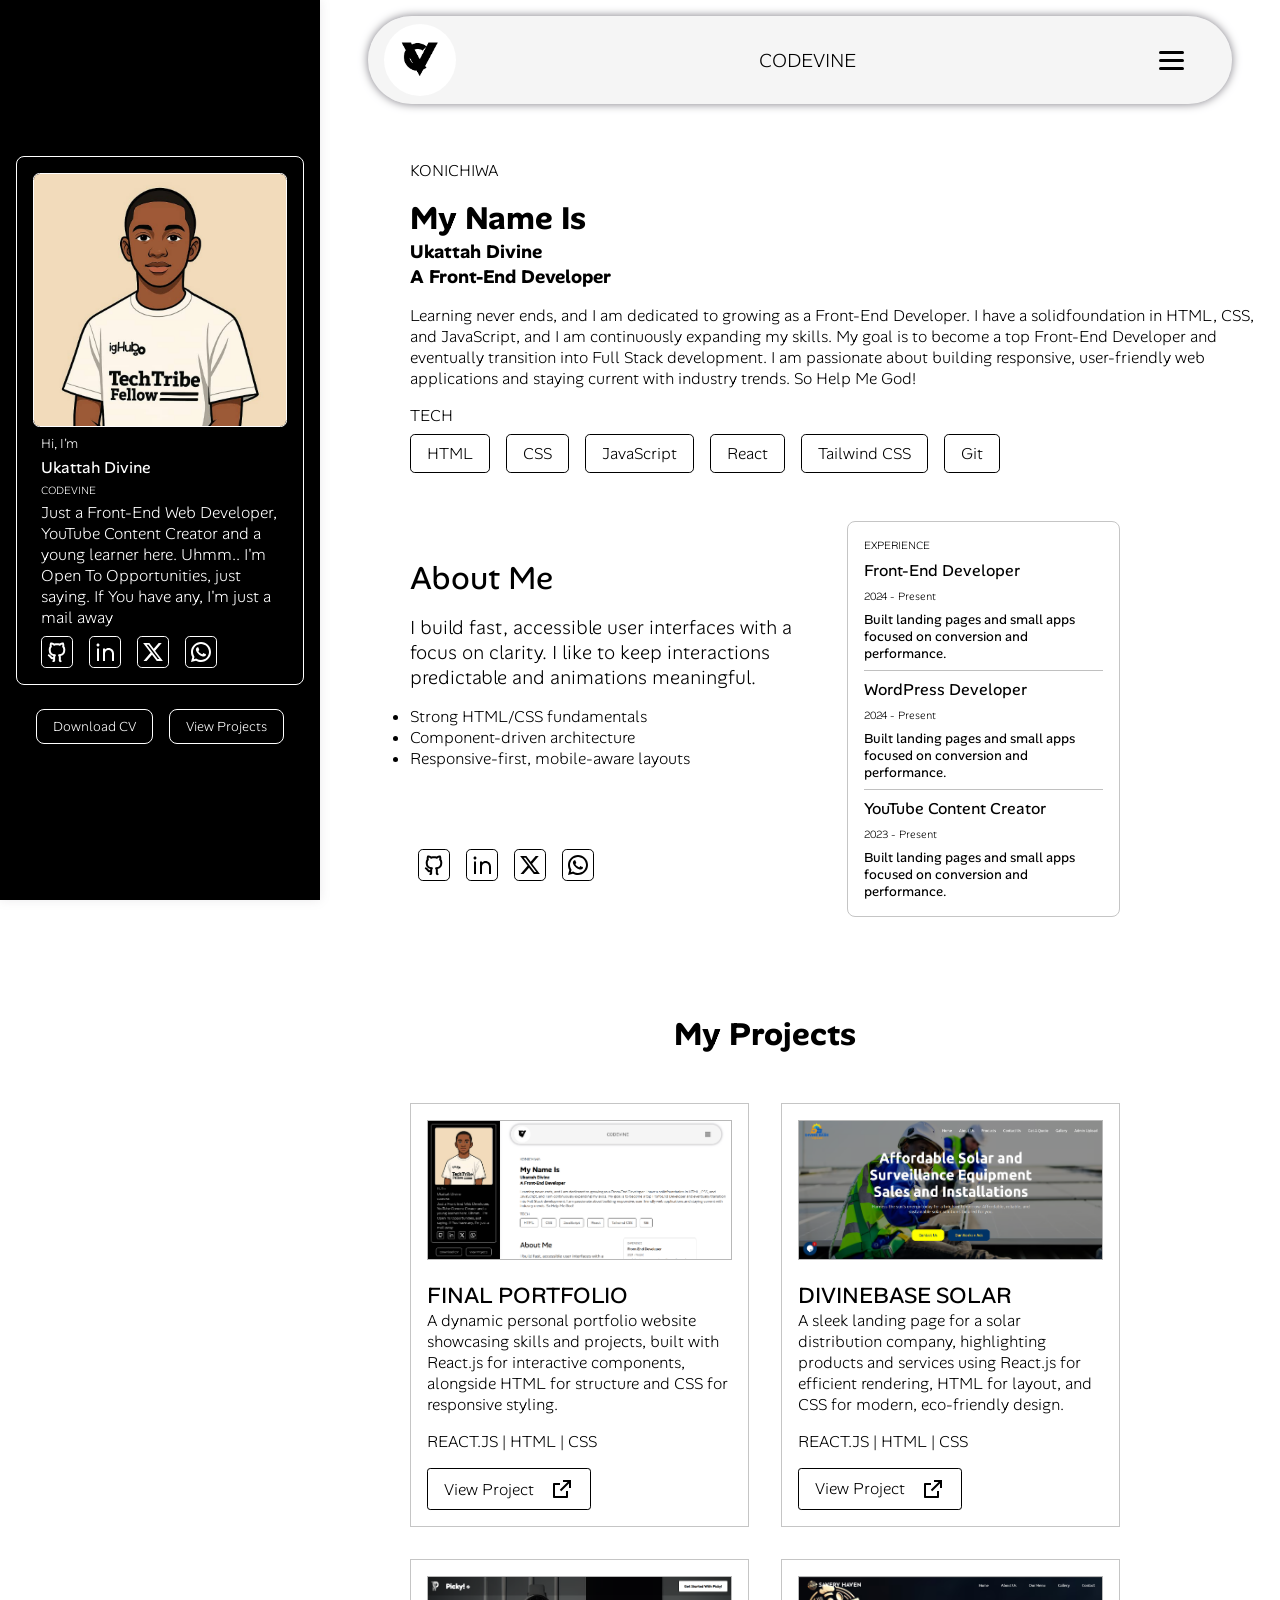
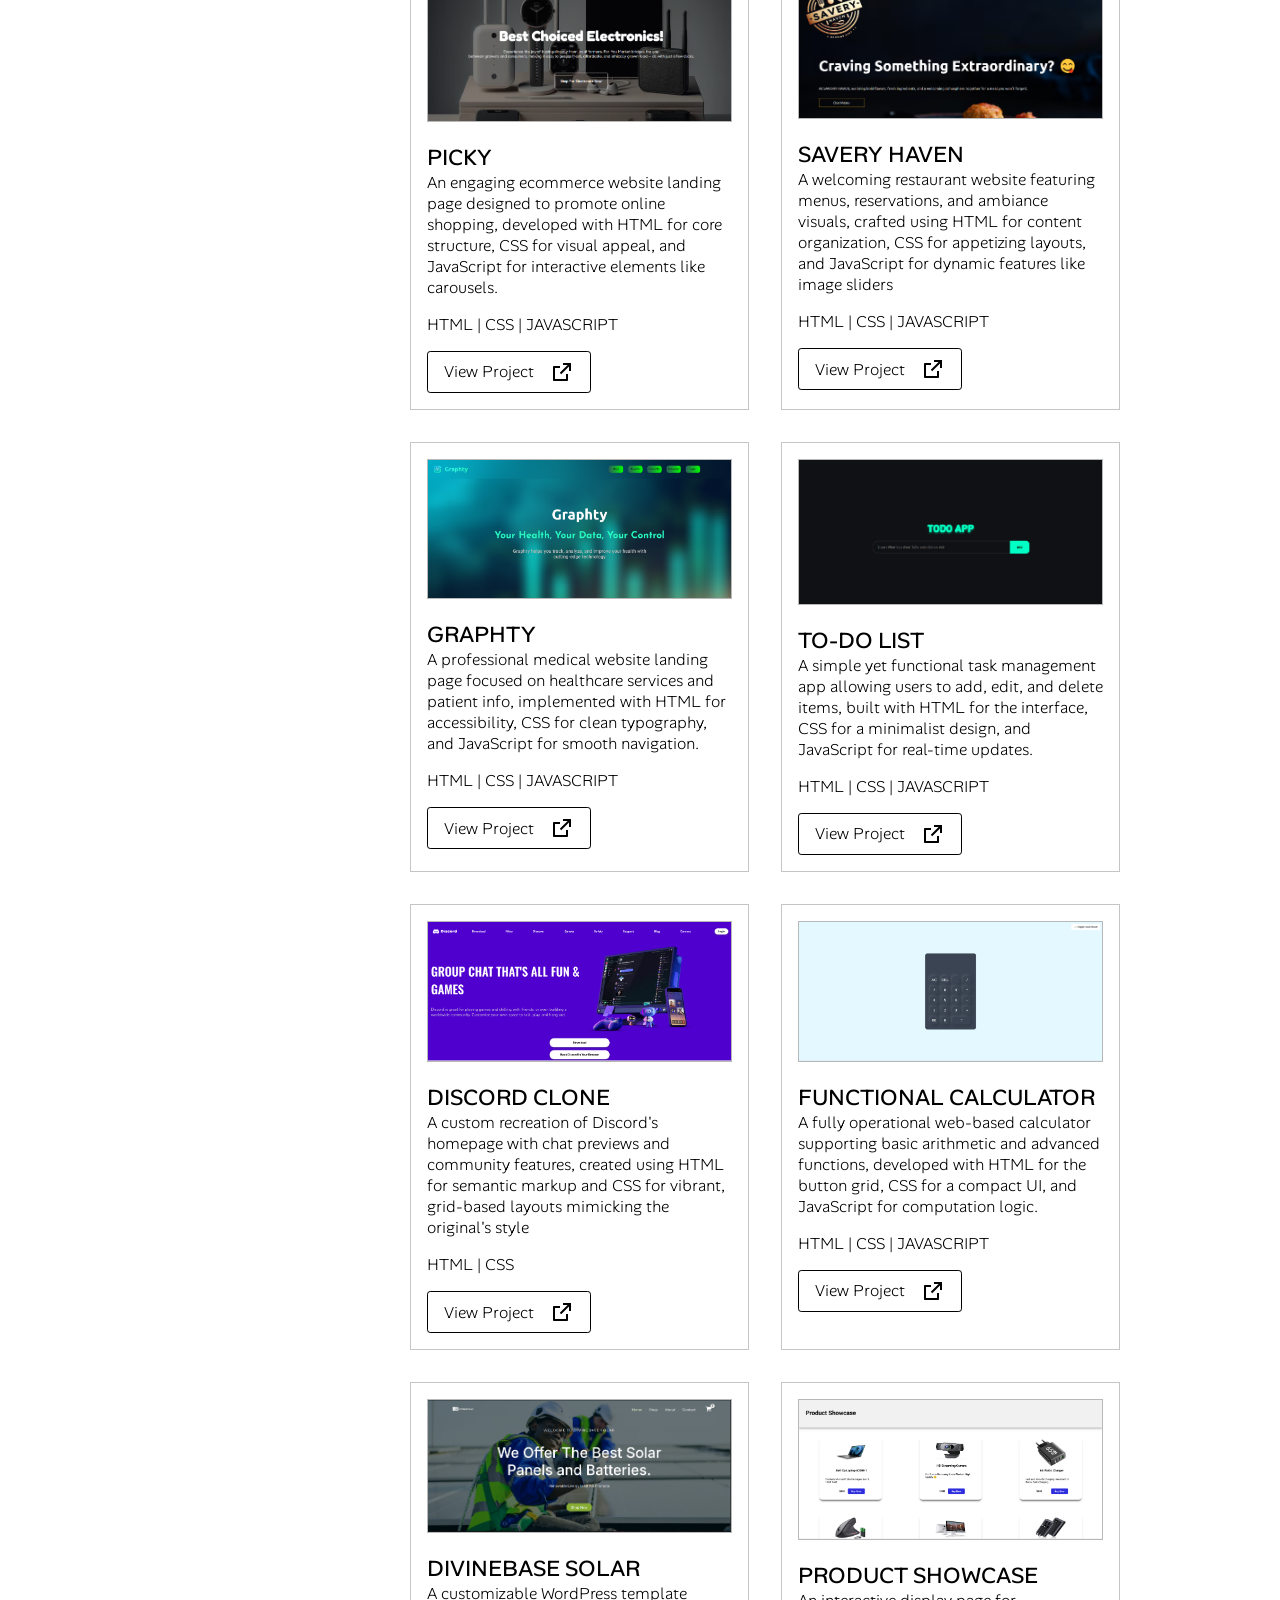
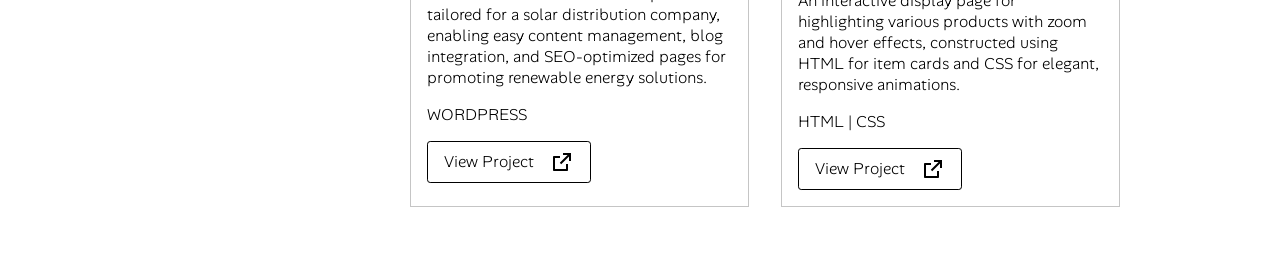
==== commit c949850e: "Updates" ====
--- a/index.html
+++ b/index.html
@@ -1,434 +1,58 @@
-<!DOCTYPE html>
-<html lang="en">
-<head>
-    <meta charset="UTF-8">
-    <meta name="viewport" content="width=device-width, initial-scale=1.0">
-
-    <title>Front-End Developer in Aba, Nigeria | Ukattah Divine (CODEVINE) Portfolio</title>
-    
-    <meta name="description" content="Looking for a skilled Front-End Developer in Aba, Nigeria? I'm Ukattah Divine, specializing in building responsive websites with React, JavaScript, HTML & CSS. View my work.">
-    
-    <meta name="keywords" content="Front-End Developer Aba, Web Developer Nigeria, React Developer Aba, Freelance Web Designer Nigeria, HTML, CSS, JavaScript, Portfolio, Ukattah Divine, CODEVINE">
-    
-    <meta name="author" content="Ukattah Divine">
-    <meta name="robots" content="index, follow">
-
-    <meta property="og:type" content="website">
-    <meta property="og:url" content="https://ukattahdivine.vercel.app/">
-    <meta property="og:title" content="Ukattah Divine - Front-End Developer in Aba, Nigeria">
-    <meta property="og:description" content="I build fast, responsive, and user-friendly websites. Let's collaborate on your next project.">
-    <meta property="og:image" content="https://ukattahdivine.vercel.app/image/CodeVine.png">
-
-    <meta property="twitter:card" content="summary_large_image">
-    <meta property="twitter:url" content="https://ukattahdivine.vercel.app/">
-    <meta property="twitter:title" content="Ukattah Divine - Front-End Developer in Aba, Nigeria">
-    <meta property="twitter:description" content="I build fast, responsive, and user-friendly websites. Let's collaborate on your next project.">
-    <meta property="twitter:image" content="https://ukattahdivine.vercel.app/image/CodeVine.png">
-
-    <link rel="canonical" href="https://ukattahdivine.vercel.app/">
-
-    <link rel="preconnect" href="https://fonts.googleapis.com">
-    <link rel="preconnect" href="https://fonts.gstatic.com" crossorigin>
-    <link href="https://fonts.googleapis.com/css2?family=Open+Sans:ital,wght@0,300..800;1,300..800&display=swap" rel="stylesheet">
-    <link href="https://fonts.googleapis.com/css2?family=Montserrat:ital,wght@0,100..900;1,100..900&display=swap" rel="stylesheet">
-    <link href="https://fonts.cdnfonts.com/css/azonix" rel="stylesheet">
-    <link rel="stylesheet" href="./styles.css">
-    <link rel="shortcut icon" href="./image/CodeVine.png" type="image/x-icon">
-    <script type="application/ld+json">
-        {
-        "@context": "https://schema.org",
-        "@type": "Person",
-        "name": "Ukattah Divine",
-        "url": "https://ukattahdivine.vercel.app/",
-        "image": "https://ukattahdivine.vercel.app/image/ei_1751366588083-removebg-preview.png",
-        "jobTitle": "Front-End Developer",
-        "description": "Front-End Developer based in Aba, Nigeria, specializing in HTML, CSS, JavaScript, and React.",
-        "knowsAbout": ["HTML", "CSS", "JavaScript", "React", "Tailwind CSS", "TypeScript"],
-        "sameAs": [
-        "https://github.com/ukattah-divine603",
-        "https://linkedin.com/in/ukattah-divine-79146a333",
-        "https://x.com/DivineUkattah?t=3dG3HzM0zi1TFx_Y5S93fQ&s=08"
-        ]
-        }
-    </script>
-</head>
-<body>
-<!-- Preloader -->
-
-    <div id="preloader">
-    <div class="loader">
-      <img src="./image/CodeVine.png" alt="CodeVine Logo" class="logo" />
-      <span class="circle"></span>
-    </div>
-  </div>
-
-    <div id="content" style="display: none;">
-<!-- Header --> 
-<header>
-<div class="left-section">
-<img src="./image/CodeVine.png" alt="CODEVINE Logo - Web Developer Portfolio" width="64" height="64">
-<p>CODEVINE</p>
-</div>
-<nav aria-label="Main navigation">
-<ul>
-<a href="#home">Home</a>
-<a href="#about">About Me</a>
-<a href="#skill">Skills</a>
-<a href="#projects">Projects</a>
-<a class="button" href="#contact">Contact Me</a>
-</ul>
-
-<div class="hamburger-menu" aria-label="Toggle navigation menu">
-<div class="bar"></div>
-<div class="bar"></div>
-<div class="bar"></div>
-</div>
-</nav>
-</header>
-
-<!-- Main -->
-<main>
-<!-- First Page - About -->
-<section id="about" class="welcome-page">
-<div class="profile-pic">
-<img src="./image/ei_1751366588083-removebg-preview.png" alt="Professional portrait of Ukattah Divine, a front-end developer from Aba">
-</div>
-
-<div class="about-me">
-<p class="frr">KONICHIWA!</p>
-<h1>My Name Is <span>Ukattah Divine</span></h1>
-<h2>Building Responsive & User-Friendly Web Applications</h2>
-<p>
-   Based in Aba, Nigeria, I am a dedicated Front-End Developer with a solid foundation in HTML, CSS, and JavaScript, continuously expanding my skills in modern frameworks like React. My goal is to become a top developer and eventually transition into Full Stack development. I am passionate about building responsive web applications and staying current with industry trends. So Help Me God!
-</p>
-<div class="social-icons">
-<!-- GitHub -->
-<div>
-<a href="https://github.com/ukattah-divine603" aria-label="Visit my GitHub profile">
-<lord-icon
-    src="https://cdn.lordicon.com/jjxzcivr.json"
-    trigger="loop"
-    delay="6000"
-    stroke="bold"
-    colors="primary:#000,secondary:#000"
-    style="width:32px;height:32px">
-</lord-icon>
-</a>
-</div>
-<!-- Linked In -->
-<div>
-<a href="https://linkedin.com/in/ukattah-divine-79146a333" aria-label="Visit my LinkedIn profile">
-<lord-icon
-    src="https://cdn.lordicon.com/qgebwute.json"
-    trigger="loop"
-    stroke="bold"
-    delay="6000"
-    state="hover-draw"
-    colors="primary:#000,secondary:#000"
-    style="width:32px;height:32px">
-</lord-icon>
-</a>
-</div>
-<!-- Twitter -->
-<div> 
-<a href="https://x.com/DivineUkattah?t=3dG3HzM0zi1TFx_Y5S93fQ&s=08" aria-label="Visit my Twitter profile">
-<lord-icon
-    src="https://cdn.lordicon.com/yizwahhw.json"
-    trigger="loop"
-    delay="6000"
-    state="hover-draw"
-    stroke="bold"
-    colors="primary:#000,secondary:#000"
-    style="width:32px;height:32px">
-</lord-icon>
-</a>
-</div>
-<!-- Whatsapp -->
-<div>
-<a href="https://wa.me/2347078747186" aria-label="Contact me on WhatsApp">
-<lord-icon
-    src="https://cdn.lordicon.com/dnphlhar.json"
-    trigger="loop"
-    stroke="bold"
-    delay="6000"
-    colors="primary:#000,secondary:#000"
-    style="width:32px;height:32px">
-</lord-icon>
-</a>
-</div>
-</div>
-</div>  
-</section>
-
-<!-- Third Page - Skills -->
-<section id="skill" class="skills">
-<div class="descrip-1">
-<h2>How I Deliver Websites</h2>
-<p>I deliver websites based on my clients' specific requests, ensuring that each site is user-friendly, fully responsive, and optimized for performance. I prioritize clean design, intuitive navigation, and mobile-first development. By combining various web technologies and best practices, I create websites that not only look great but also function seamlessly across all devices.</p>
-</div>
-
-<div class="card-container">
-<div class="card">
-<div class="f-class">
-<svg xmlns="http://www.w3.org/2000/svg" viewBox="0 0 24 24" width="32" height="32" fill="orange" aria-hidden="true"><path d="M12 18.1778L16.6192 16.9222L17.2434 10.1444H9.02648L8.82219 7.88889H17.4477L17.6747 5.67778H6.32535L6.96091 12.3556H14.7806L14.5195 15.2222L12 15.8889L9.48045 15.2222L9.32156 13.3778H7.0517L7.38083 16.9222L12 18.1778ZM3 2H21L19.377 20L12 22L4.62295 20L3 2Z"></path></svg>
-<h3>HTML</h3>
-</div>
-<div class="f-class-details">
-<p> I build the structure of web pages using HTML. This includes defining the layout, headings, paragraphs, links, and images — essentially everything that makes up the skeleton of a website before styling or interactivity is added.</p>
-</div>
-</div>
-
-<div class="card">
-<div class="f-class">
-<svg xmlns="http://www.w3.org/2000/svg" viewBox="0 0 24 24" width="32" height="32" fill="rgb(0, 60, 255)" aria-hidden="true"><path d="M5.00006 3L4.35006 6.34H17.9401L17.5001 8.5H3.92006L3.26006 11.83H16.8501L16.0901 15.64L10.6101 17.45L5.86006 15.64L6.19006 14H2.85006L2.06006 18L9.91006 21L18.9601 18L20.1601 11.97L20.4001 10.76L21.9401 3H5.00006Z"></path></svg>
-<h3>CSS</h3>
-</div>
-<div class="f-class-details">
-<p> I use CSS to style my web pages — controlling colors, fonts, spacing, layouts, and responsiveness. CSS allows me to make each site visually appealing and consistent across devices, whether it's light, dark, modern, or classic design.</p>
-</div>
-</div>
-
-<div class="card">
-<div class="f-class">
-<svg xmlns="http://www.w3.org/2000/svg" viewBox="0 0 24 24" width="32" height="32" fill="yellow" aria-hidden="true"><path d="M6 3C4.34315 3 3 4.34315 3 6V18C3 19.6569 4.34315 21 6 21H18C19.6569 21 21 19.6569 21 18V6C21 4.34315 19.6569 3 18 3H6ZM13.3344 16.055C14.0531 16.6343 14.7717 16.9203 15.4904 16.913C15.9304 16.913 16.2677 16.8323 16.5024 16.671C16.7297 16.517 16.8434 16.297 16.8434 16.011C16.8434 15.7177 16.7297 15.4683 16.5024 15.263C16.2677 15.0577 15.8241 14.8523 15.1714 14.647C14.3867 14.4197 13.7817 14.1263 13.3564 13.767C12.9384 13.4077 12.7257 12.9053 12.7184 12.26C12.7184 11.6513 12.9824 11.1417 13.5104 10.731C14.0237 10.3203 14.6801 10.115 15.4794 10.115C16.5941 10.115 17.4887 10.3863 18.1634 10.929L17.3934 12.128C17.1221 11.9153 16.8104 11.7613 16.4584 11.666C16.1064 11.556 15.7911 11.501 15.5124 11.501C15.1311 11.501 14.8267 11.5707 14.5994 11.71C14.3721 11.8493 14.2584 12.0327 14.2584 12.26C14.2584 12.5093 14.3977 12.722 14.6764 12.898C14.9551 13.0667 15.4317 13.2537 16.1064 13.459C16.9204 13.701 17.4997 14.0237 17.8444 14.427C18.1891 14.8303 18.3614 15.3437 18.3614 15.967C18.3614 16.605 18.1157 17.155 17.6244 17.617C17.1404 18.0717 16.4364 18.31 15.5124 18.332C14.3024 18.332 13.2904 17.969 12.4764 17.243L13.3344 16.055ZM7.80405 16.693C8.03872 16.8397 8.32105 16.913 8.65105 16.913C8.99572 16.913 9.28172 16.814 9.50905 16.616C9.73639 16.4107 9.85005 16.055 9.85005 15.549V10.247H11.3351V15.835C11.3131 16.7003 11.0637 17.3237 10.5871 17.705C10.3157 17.9323 10.0187 18.0937 9.69605 18.189C9.37339 18.2843 9.06172 18.332 8.76105 18.332C8.21105 18.332 7.72339 18.2367 7.29805 18.046C6.84339 17.8407 6.46205 17.4777 6.15405 16.957L7.18805 16.11C7.37872 16.3667 7.58405 16.561 7.80405 16.693Z"></path></svg>
-<h3>JAVASCRIPT</h3>
-</div>
-<div class="f-class-details">
-<p>I bring interactivity to websites using JavaScript. From form validation and animations to dynamic content updates and API integration, JavaScript allows me to make websites functional, user-responsive, and interactive.</p>
-</div>
-</div>
-
-<div class="card">
-<div class="f-class">
-<svg xmlns="http://www.w3.org/2000/svg" viewBox="0 0 24 24" width="32" height="32" fill="rgb(0, 195, 255)" aria-hidden="true"><path d="M11.9996 4.85999C8.82628 4.85999 6.84294 6.44665 6.04961 9.61999C7.23961 8.03332 8.62794 7.43832 10.2146 7.83499C11.12 8.06109 11.7666 8.71757 12.4835 9.44545C13.6507 10.6295 15.0004 12 17.9496 12C21.1229 12 23.1063 10.4133 23.8996 7.23998C22.7096 8.82665 21.3213 9.42165 19.7346 9.02499C18.8292 8.79889 18.1827 8.1424 17.4657 7.41452C16.2995 6.23047 14.9498 4.85999 11.9996 4.85999ZM6.04961 12C2.87628 12 0.892943 13.5867 0.0996094 16.76C1.28961 15.1733 2.67794 14.5783 4.26461 14.975C5.17 15.2011 5.81657 15.8576 6.53354 16.5855C7.70073 17.7695 9.05039 19.14 11.9996 19.14C15.1729 19.14 17.1563 17.5533 17.9496 14.38C16.7596 15.9667 15.3713 16.5617 13.7846 16.165C12.8792 15.9389 12.2326 15.2824 11.5157 14.5545C10.3495 13.3705 8.99982 12 6.04961 12Z"></path></svg>
-<h3>TAILWIND</h3>
-</div>
-<div class="f-class-details">
-<p> I use Tailwind to rapidly style websites with utility-first classes. It helps me write cleaner, scalable, and mobile-responsive UI without leaving my HTML. With Tailwind, I can build fast, modern designs without bloated custom CSS.</p>
-</div>
-</div>
-
-<div class="card">
-<div class="f-class">
-<svg xmlns="http://www.w3.org/2000/svg" viewBox="0 0 24 24" width="32" height="32" fill="rgb(0, 60, 255)" aria-hidden="true"><path d="M12.001 13.5001C11.1725 13.5001 10.501 12.8285 10.501 12.0001C10.501 11.1716 11.1725 10.5001 12.001 10.5001C12.8294 10.5001 13.501 11.1716 13.501 12.0001C13.501 12.8285 12.8294 13.5001 12.001 13.5001ZM11.4733 16.4945C11.6479 16.705 11.8239 16.908 12.001 17.103C12.178 16.908 12.3541 16.705 12.5286 16.4945C12.3538 16.4982 12.1779 16.5001 12.001 16.5001C11.824 16.5001 11.6481 16.4982 11.4733 16.4945ZM9.47837 16.3694C8.67620 16.2846 7.91035 16.1603 7.19268 16.0016C7.11832 16.3512 7.06134 16.6904 7.02243 17.0166C6.83358 18.6 7.09805 19.5617 7.50098 19.7943C7.90390 20.0269 8.86893 19.7751 10.1458 18.8199C10.4088 18.6231 10.6741 18.4042 10.9397 18.1649C10.4434 17.6228 9.95287 17.0217 9.47837 16.3694ZM16.8093 16.0016C16.0916 16.1603 15.3257 16.2846 14.5236 16.3694C14.0491 17.0217 13.5585 17.6228 13.0622 18.1649C13.3279 18.4042 13.5931 18.6231 13.8562 18.8199C15.1330 19.7751 16.0981 20.0269 16.5010 19.7943C16.9039 19.5617 17.1684 18.6 16.9795 17.0166C16.9406 16.6904 16.8836 16.3512 16.8093 16.0016ZM18.2598 15.6136C18.8364 18.2526 18.5328 20.3533 17.2510 21.0933C15.9691 21.8334 13.9981 21.046 12.0010 19.2271C10.0038 21.046 8.03282 21.8334 6.75098 21.0933C5.46913 20.3533 5.16555 18.2526 5.74217 15.6136C3.16842 14.7935 1.50098 13.4802 1.50098 12.0001C1.50098 10.5199 3.16842 9.20668 5.74217 8.38654C5.16555 5.74754 5.46913 3.64687 6.75098 2.90680C8.03282 2.16673 10.0038 2.95415 12.0010 4.77302C13.9981 2.95415 15.9691 2.16673 17.2510 2.90680C18.5328 3.64687 18.8364 5.74754 18.2598 8.38654C20.8335 9.20668 22.5010 10.5199 22.5010 12.0001C22.5010 13.4802 20.8335 14.7935 18.2598 15.6136ZM10.9397 5.83521C10.6741 5.59597 10.4088 5.37703 10.1458 5.18024C8.86893 4.22499 7.90390 3.97321 7.50098 4.20584C7.09805 4.43847 6.83358 5.40010 7.02243 6.98350C7.06134 7.30969 7.11832 7.64890 7.19268 7.99857C7.91035 7.83985 8.67620 7.71556 9.47837 7.63078C9.95287 6.97848 10.4434 6.37737 10.9397 5.83521ZM14.5236 7.63078C15.3257 7.71556 16.0916 7.83985 16.8093 7.99857C16.8836 7.64890 16.9406 7.30969 16.9795 6.98350C17.1684 5.40010 16.9039 4.43847 16.5010 4.20584C16.0981 3.97321 15.1330 4.22499 13.8562 5.18024C13.5931 5.37703 13.3279 5.59597 13.0622 5.83521C13.5585 6.37737 14.0491 6.97848 14.5236 7.63078ZM12.5286 7.50565C12.3541 7.29515 12.1780 7.09211 12.0010 6.89711C11.8239 7.09211 11.6479 7.29515 11.4733 7.50565C11.6481 7.50194 11.8240 7.50007 12.0010 7.50007C12.1779 7.50007 12.3538 7.50194 12.5286 7.50565ZM8.37252 14.7042C8.28191 14.5547 8.19233 14.4033 8.10386 14.2501C8.01539 14.0968 7.92906 13.9435 7.84488 13.7903C7.74985 14.0467 7.66205 14.3007 7.58169 14.5515C7.83908 14.6074 8.10295 14.6583 8.37252 14.7042ZM10.3049 14.9377C10.8579 14.9788 11.4251 15.0001 12.0010 15.0001C12.5769 15.0001 13.1440 14.9788 13.6970 14.9377C14.0091 14.4793 14.3111 13.9988 14.5991 13.5001C14.8870 13.0013 15.1522 12.4995 15.3930 12.0001C15.1522 11.5006 14.8870 10.9988 14.5991 10.5001C14.3111 10.0013 14.0091 9.52081 13.6970 9.06246C13.1440 9.02133 12.5769 9.00007 12.0010 9.00007C11.4251 9.00007 10.8579 9.02133 10.3049 9.06246C9.99283 9.52081 9.69086 10.0013 9.40290 10.5001C9.11494 10.9988 8.84980 11.5006 8.60892 12.0001C8.84980 12.4995 9.11494 13.0013 9.40290 13.5001C9.69086 13.9988 9.99283 14.4793 10.3049 14.9377ZM16.1571 10.2098C16.2521 9.95340 16.3399 9.69940 16.4203 9.44859C16.1629 9.39278 15.8990 9.34182 15.6294 9.29591C15.7200 9.44543 15.8096 9.59683 15.8981 9.75007C15.9866 9.90330 16.0729 10.0566 16.1571 10.2098ZM6.13143 9.83671C5.79142 9.94714 5.46917 10.0674 5.16723 10.1968C3.70154 10.825 3.00098 11.5348 3.00098 12.0001C3.00098 12.4653 3.70154 13.1752 5.16723 13.8033C5.46917 13.9327 5.79142 14.053 6.13143 14.1634C6.35281 13.4625 6.62810 12.7371 6.95576 12.0001C6.62810 11.263 6.35281 10.5376 6.13143 9.83671ZM7.58169 9.44859C7.66205 9.69940 7.74985 9.95340 7.84488 10.2098C7.92906 10.0566 8.01539 9.90330 8.10386 9.75007C8.19233 9.59683 8.28191 9.44543 8.37252 9.29591C8.10295 9.34182 7.83908 9.39278 7.58169 9.44859ZM17.8705 14.1634C18.2105 14.053 18.5328 13.9327 18.8347 13.8033C20.3004 13.1752 21.0010 12.4653 21.0010 12.0001C21.0010 11.5348 20.3004 10.825 18.8347 10.1968C18.5328 10.0674 18.2105 9.94714 17.8705 9.83671C17.6491 10.5376 17.3739 11.263 17.0462 12.0001C17.3739 12.7371 17.6491 13.4625 17.8705 14.1634ZM16.4203 14.5515C16.3399 14.3007 16.2521 14.0467 16.1571 13.7903C16.0729 13.9435 15.9866 14.0968 15.8981 14.2501C15.8096 14.4033 15.7200 14.5547 15.6294 14.7042C15.8990 14.6583 16.1629 14.6074 16.4203 14.5515Z"></path></svg>
-<h3>REACT</h3>
-</div>
-<div class="f-class-details">
-<p>I use React to build fast, scalable, and component-based user interfaces. React helps me break down complex pages into reusable components, manage state efficiently, and build single-page applications with a seamless user experience.</p>
-</div>
-</div>
-
-<div class="card">
-<div class="f-class">
-<svg xmlns="http://www.w3.org/2000/svg" width="32" height="32" viewBox="0 0 16 16" aria-hidden="true"><path fill="rgb(0, 0, 201)" fill-rule="evenodd" d="M14 0a2 2 0 0 1 2 2v12a2 2 0 0 1-2 2H2a2 2 0 0 1-2-2V2a2 2 0 0 1 2-2zm-1.139 7.488q-.585 0-1.006.244a1.67 1.67 0 0 0-.634.674a2.1 2.1 0 0 0-.225.996q0 .753.293 1.182q.303.42.967.732l.469.215q.438.186.625.43q.185.244.185.635q0 .478-.166.703q-.156.224-.527.224q-.361.001-.547-.244q-.186-.243-.205-.752h-1.162q.02.996.498 1.524q.479.527 1.386.527q.909 0 1.417-.518q.507-.517.507-1.484q0-.81-.332-1.289t-1.045-.79l-.449-.196q-.39-.166-.556-.381q-.166-.214-.166-.576q0-.4.165-.596q.177-.195.508-.195q.361 0 .508.234q.156.234.176.703h1.123q-.03-.976-.498-1.484q-.47-.518-1.309-.518M7 7.596v1.113h1.3V14.5h1.221V8.709h1.289V7.596z"></path></svg>
-<h3>TYPESCRIPT</h3>
-</div>
-<div class="f-class-details">
-<p> I use TypeScript to write safer and more robust JavaScript code. It helps catch errors early with static typing, improves code readability, and makes collaboration easier—especially for larger projects or teams.</p>
-</div>
-</div>
-</div>
-</section>
-
-<!-- Fourth Page - Projects -->
-<section id="projects" class="projects">
-<div class="text-intro">
-<h2>My Projects</h2>
-</div>
-<div class="projects-container">
-<!-- Calculator -->
-<div class="project-card">
-<div class="img-container">
-<img src="./image/calculator.png" alt="Screenshot of a calculator web application built with JavaScript by Ukattah Divine" width="350" height="200">
-
-<div class="details">
-<div class="top-de">
-    <h3>Calculator App</h3>
-    <a href="https://ukattah-divine603.github.io/Calculator-App/">Check Demo <svg xmlns="http://www.w3.org/2000/svg" viewBox="0 0 24 24" width="16" height="16" fill="currentColor" aria-hidden="true"><path d="M18.3638 15.5355L16.9496 14.1213L18.3638 12.7071C20.3164 10.7545 20.3164 7.58866 18.3638 5.63604C16.4112 3.68341 13.2453 3.68341 11.2927 5.63604L9.87849 7.05025L8.46428 5.63604L9.87849 4.22182C12.6122 1.48815 17.0443 1.48815 19.778 4.22182C22.5117 6.95549 22.5117 11.3876 19.778 14.1213L18.3638 15.5355ZM15.5353 18.364L14.1211 19.7782C11.3875 22.5118 6.95531 22.5118 4.22164 19.7782C1.48797 17.0445 1.48797 12.6123 4.22164 9.87868L5.63585 8.46446L7.05007 9.87868L5.63585 11.2929C3.68323 13.2455 3.68323 16.4113 5.63585 18.364C7.58847 20.3166 10.7543 20.3166 12.7069 18.364L14.1211 16.9497L15.5353 18.364ZM14.8282 7.75736L16.2425 9.17157L9.17139 16.2426L7.75717 14.8284L14.8282 7.75736Z"></path></svg></a>     
-</div>
-
-<div class="f-class-details">
-    <p> A functional Calculator Using HTML, CSS and mostly JAVASCRIPT </p>
-</div>
-</div>
-</div>
-</div>
-<!-- Graphty -->
-<div class="project-card">
-<div class="img-container">
-<img src="./image/graphty.png" alt="Graphty healthcare website project" width="350" height="200">
-
-<div class="details">
-<div class="top-de">
-    <h3>Graphty</h3>
-    <a href="https://ukattah-divine603.github.io/Graphty/">Check Demo <svg xmlns="http://www.w3.org/2000/svg" viewBox="0 0 24 24" width="16" height="16" fill="currentColor" aria-hidden="true"><path d="M18.3638 15.5355L16.9496 14.1213L18.3638 12.7071C20.3164 10.7545 20.3164 7.58866 18.3638 5.63604C16.4112 3.68341 13.2453 3.68341 11.2927 5.63604L9.87849 7.05025L8.46428 5.63604L9.87849 4.22182C12.6122 1.48815 17.0443 1.48815 19.778 4.22182C22.5117 6.95549 22.5117 11.3876 19.778 14.1213L18.3638 15.5355ZM15.5353 18.364L14.1211 19.7782C11.3875 22.5118 6.95531 22.5118 4.22164 19.7782C1.48797 17.0445 1.48797 12.6123 4.22164 9.87868L5.63585 8.46446L7.05007 9.87868L5.63585 11.2929C3.68323 13.2455 3.68323 16.4113 5.63585 18.364C7.58847 20.3166 10.7543 20.3166 12.7069 18.364L14.1211 16.9497L15.5353 18.364ZM14.8282 7.75736L16.2425 9.17157L9.17139 16.2426L7.75717 14.8284L14.8282 7.75736Z"></path></svg></a>     
-</div>
-
-<div class="f-class-details">
-    <p> A Full Responsive and user-friendly Demo Helth Care Landing-Page Website, built with HTML, CSS and JAVASCRIPT </p>
-</div>
-</div>
-</div>
-</div>
-<!-- Product Showcase -->
-<div class="project-card">
-<div class="img-container">
-<img src="./image/product-showcase.png" alt="Product Showcase website project" width="350" height="200">
-
-<div class="details">
-<div class="top-de">
-    <h3>Product Showcase</h3>
-    <a href="https://ukattah-divine603.github.io/Product-Showcase/">Check Demo <svg xmlns="http://www.w3.org/2000/svg" viewBox="0 0 24 24" width="16" height="16" fill="currentColor" aria-hidden="true"><path d="M18.3638 15.5355L16.9496 14.1213L18.3638 12.7071C20.3164 10.7545 20.3164 7.58866 18.3638 5.63604C16.4112 3.68341 13.2453 3.68341 11.2927 5.63604L9.87849 7.05025L8.46428 5.63604L9.87849 4.22182C12.6122 1.48815 17.0443 1.48815 19.778 4.22182C22.5117 6.95549 22.5117 11.3876 19.778 14.1213L18.3638 15.5355ZM15.5353 18.364L14.1211 19.7782C11.3875 22.5118 6.95531 22.5118 4.22164 19.7782C1.48797 17.0445 1.48797 12.6123 4.22164 9.87868L5.63585 8.46446L7.05007 9.87868L5.63585 11.2929C3.68323 13.2455 3.68323 16.4113 5.63585 18.364C7.58847 20.3166 10.7543 20.3166 12.7069 18.364L14.1211 16.9497L15.5353 18.364ZM14.8282 7.75736L16.2425 9.17157L9.17139 16.2426L7.75717 14.8284L14.8282 7.75736Z"></path></svg></a>     
-</div>
-
-<div class="f-class-details">
-    <p> A Full Responsive and user-friendly Product Showcase, built with HTML, CSS</p>
-</div>
-</div>
-</div>
-</div>
-<!-- SAVERY HAVEN -->
-<div class="project-card">
-<div class="img-container">
-<img src="./image/savery.png" alt="Savery Haven restaurant website project" width="350" height="200">
-
-<div class="details">
-<div class="top-de">
-    <h3>SAVERY HAVEN</h3>
-    <a href="https://ukattah-divine603.github.io/SAVERY-HAVEN/">Check Demo <svg xmlns="http://www.w3.org/2000/svg" viewBox="0 0 24 24" width="16" height="16" fill="currentColor" aria-hidden="true"><path d="M18.3638 15.5355L16.9496 14.1213L18.3638 12.7071C20.3164 10.7545 20.3164 7.58866 18.3638 5.63604C16.4112 3.68341 13.2453 3.68341 11.2927 5.63604L9.87849 7.05025L8.46428 5.63604L9.87849 4.22182C12.6122 1.48815 17.0443 1.48815 19.778 4.22182C22.5117 6.95549 22.5117 11.3876 19.778 14.1213L18.3638 15.5355ZM15.5353 18.364L14.1211 19.7782C11.3875 22.5118 6.95531 22.5118 4.22164 19.7782C1.48797 17.0445 1.48797 12.6123 4.22164 9.87868L5.63585 8.46446L7.05007 9.87868L5.63585 11.2929C3.68323 13.2455 3.68323 16.4113 5.63585 18.364C7.58847 20.3166 10.7543 20.3166 12.7069 18.364L14.1211 16.9497L15.5353 18.364ZM14.8282 7.75736L16.2425 9.17157L9.17139 16.2426L7.75717 14.8284L14.8282 7.75736Z"></path></svg></a>     
-</div>
-
-<div class="f-class-details">
-    <p> A Full Responsive and user-friendly Restaurant Landing-Page Website, built with HTML, CSS and JAVASCRIPT </p>
-</div>
-</div>
-</div>
-</div>
-<!-- Portfolio -->
-<div class="project-card">
-<div class="img-container">
-<img src="./image/port-folio.png" alt="Portfolio website project version 1.0" width="350" height="200">
-
-<div class="details">
-<div class="top-de">
-    <h3>Portfolio v 1.0</h3>
-    <a href="https://ukattahdivine.vercel.app/">Check Demo <svg xmlns="http://www.w3.org/2000/svg" viewBox="0 0 24 24" width="16" height="16" fill="currentColor" aria-hidden="true"><path d="M18.3638 15.5355L16.9496 14.1213L18.3638 12.7071C20.3164 10.7545 20.3164 7.58866 18.3638 5.63604C16.4112 3.68341 13.2453 3.68341 11.2927 5.63604L9.87849 7.05025L8.46428 5.63604L9.87849 4.22182C12.6122 1.48815 17.0443 1.48815 19.778 4.22182C22.5117 6.95549 22.5117 11.3876 19.778 14.1213L18.3638 15.5355ZM15.5353 18.364L14.1211 19.7782C11.3875 22.5118 6.95531 22.5118 4.22164 19.7782C1.48797 17.0445 1.48797 12.6123 4.22164 9.87868L5.63585 8.46446L7.05007 9.87868L5.63585 11.2929C3.68323 13.2455 3.68323 16.4113 5.63585 18.364C7.58847 20.3166 10.7543 20.3166 12.7069 18.364L14.1211 16.9497L15.5353 18.364ZM14.8282 7.75736L16.2425 9.17157L9.17139 16.2426L7.75717 14.8284L14.8282 7.75736Z"></path></svg></a>     
-</div>
-
-<div class="f-class-details">
-    <p> A Full Responsive and user-friendly Portfolio Website, built with HTML, CSS and JAVASCRIPT </p>
-</div>
-</div>
-</div>
-</div>
-<!-- Discord Clone -->
-<div class="project-card">
-<div class="img-container">
-<img src="./image/discord-clone.png" alt="Discord Clone website project" width="350" height="200">
-
-<div class="details">
-<div class="top-de">
-    <h3>Discord Clone</h3>
-    <a href="https://ukattah-divine603.github.io/Discord/">Check Demo <svg xmlns="http://www.w3.org/2000/svg" viewBox="0 0 24 24" width="16" height="16" fill="currentColor" aria-hidden="true"><path d="M18.3638 15.5355L16.9496 14.1213L18.3638 12.7071C20.3164 10.7545 20.3164 7.58866 18.3638 5.63604C16.4112 3.68341 13.2453 3.68341 11.2927 5.63604L9.87849 7.05025L8.46428 5.63604L9.87849 4.22182C12.6122 1.48815 17.0443 1.48815 19.778 4.22182C22.5117 6.95549 22.5117 11.3876 19.778 14.1213L18.3638 15.5355ZM15.5353 18.364L14.1211 19.7782C11.3875 22.5118 6.95531 22.5118 4.22164 19.7782C1.48797 17.0445 1.48797 12.6123 4.22164 9.87868L5.63585 8.46446L7.05007 9.87868L5.63585 11.2929C3.68323 13.2455 3.68323 16.4113 5.63585 18.364C7.58847 20.3166 10.7543 20.3166 12.7069 18.364L14.1211 16.9497L15.5353 18.364ZM14.8282 7.75736L16.2425 9.17157L9.17139 16.2426L7.75717 14.8284L14.8282 7.75736Z"></path></svg></a>     
-</div>
-
-<div class="f-class-details">
-    <p> A Cloned Version Of Discord Using HTML, CSS, and JavaScript</p>
-</div>
-</div>
-</div>
-</div>
-<!-- Picky! -->
-<div class="project-card">
-<div class="img-container">
-<img src="./image/picky.png" alt="Picky! online shopping website project" width="350" height="200">
-
-<div class="details">
-<div class="top-de">
-    <h3>Picky!</h3>
-    <a href="https://ukattah-divine603.github.io/Picky/">Check Demo <svg xmlns="http://www.w3.org/2000/svg" viewBox="0 0 24 24" width="16" height="16" fill="currentColor" aria-hidden="true"><path d="M18.3638 15.5355L16.9496 14.1213L18.3638 12.7071C20.3164 10.7545 20.3164 7.58866 18.3638 5.63604C16.4112 3.68341 13.2453 3.68341 11.2927 5.63604L9.87849 7.05025L8.46428 5.63604L9.87849 4.22182C12.6122 1.48815 17.0443 1.48815 19.778 4.22182C22.5117 6.95549 22.5117 11.3876 19.778 14.1213L18.3638 15.5355ZM15.5353 18.364L14.1211 19.7782C11.3875 22.5118 6.95531 22.5118 4.22164 19.7782C1.48797 17.0445 1.48797 12.6123 4.22164 9.87868L5.63585 8.46446L7.05007 9.87868L5.63585 11.2929C3.68323 13.2455 3.68323 16.4113 5.63585 18.364C7.58847 20.3166 10.7543 20.3166 12.7069 18.364L14.1211 16.9497L15.5353 18.364ZM14.8282 7.75736L16.2425 9.17157L9.17139 16.2426L7.75717 14.8284L14.8282 7.75736Z"></path></svg></a>     
-</div>
-
-<div class="f-class-details">
-    <p> A Full Responsive and user-friendly Online Shopping Landing Page with HTML, CSS and JavaScript</p>
-</div>
-</div>
-</div>
-</div>
-<!-- To-Do App -->
-<div class="project-card">
-<div class="img-container">
-<img src="./image/todo.png" alt="To-Do App website project" width="350" height="200">
-
-<div class="details">
-<div class="top-de">
-    <h3>To-Do App</h3>
-    <a href="https://ukattah-divine603.github.io/ToDo-App/">Check Demo <svg xmlns="http://www.w3.org/2000/svg" viewBox="0 0 24 24" width="16" height="16" fill="currentColor" aria-hidden="true"><path d="M18.3638 15.5355L16.9496 14.1213L18.3638 12.7071C20.3164 10.7545 20.3164 7.58866 18.3638 5.63604C16.4112 3.68341 13.2453 3.68341 11.2927 5.63604L9.87849 7.05025L8.46428 5.63604L9.87849 4.22182C12.6122 1.48815 17.0443 1.48815 19.778 4.22182C22.5117 6.95549 22.5117 11.3876 19.778 14.1213L18.3638 15.5355ZM15.5353 18.364L14.1211 19.7782C11.3875 22.5118 6.95531 22.5118 4.22164 19.7782C1.48797 17.0445 1.48797 12.6123 4.22164 9.87868L5.63585 8.46446L7.05007 9.87868L5.63585 11.2929C3.68323 13.2455 3.68323 16.4113 5.63585 18.364C7.58847 20.3166 10.7543 20.3166 12.7069 18.364L14.1211 16.9497L15.5353 18.364ZM14.8282 7.75736L16.2425 9.17157L9.17139 16.2426L7.75717 14.8284L14.8282 7.75736Z"></path></svg></a>     
-</div>
-
-<div class="f-class-details">
-    <p> A Full Responsive and user-friendly To-Do website using HTML, CSS and JavaScript</p>
-</div>
-</div>
-</div>
-</div>
-
-<!-- <div class="project-card">
-<div class="img-container">
-<img src="./image/DivineBase-Solar.png" alt="To-Do App website project" width="350" height="200">
-
-<div class="details">
-<div class="top-de">
-    <h3>DivineBase Solar</h3>
-    <a href="https://divinebase-solar.vercel.app/">Check Demo <svg xmlns="http://www.w3.org/2000/svg" viewBox="0 0 24 24" width="16" height="16" fill="currentColor" aria-hidden="true"><path d="M18.3638 15.5355L16.9496 14.1213L18.3638 12.7071C20.3164 10.7545 20.3164 7.58866 18.3638 5.63604C16.4112 3.68341 13.2453 3.68341 11.2927 5.63604L9.87849 7.05025L8.46428 5.63604L9.87849 4.22182C12.6122 1.48815 17.0443 1.48815 19.778 4.22182C22.5117 6.95549 22.5117 11.3876 19.778 14.1213L18.3638 15.5355ZM15.5353 18.364L14.1211 19.7782C11.3875 22.5118 6.95531 22.5118 4.22164 19.7782C1.48797 17.0445 1.48797 12.6123 4.22164 9.87868L5.63585 8.46446L7.05007 9.87868L5.63585 11.2929C3.68323 13.2455 3.68323 16.4113 5.63585 18.364C7.58847 20.3166 10.7543 20.3166 12.7069 18.364L14.1211 16.9497L15.5353 18.364ZM14.8282 7.75736L16.2425 9.17157L9.17139 16.2426L7.75717 14.8284L14.8282 7.75736Z"></path></svg></a>     
-</div>
-
-<div class="f-class-details">
-    <p>Responsive landing page for DivineBase Solar, Built with React and Supabase for image storage.</p>
-
-</div> -->
-</section>
-
-<!-- Fifth Page - Contact -->
-<section id="contact" class="contact-me">
-<article>
-<!-- Contact -->
-<div>
-<h2>Let's Discuss Something <span>Cool</span> Together</h2>
-</div>
-<!-- Contact Form -->
-<div>
-<p>I'm Interested In</p>
-<form action="https://formspree.io/f/xpwrgbej" method="POST">
-<input type="text" name="name" placeholder="Your Name" required aria-label="Your Name">
-<input type="email" name="email" placeholder="Your Email" required aria-label="Your Email">
-<textarea name="message" placeholder="Please describe what you want" required aria-label="Your Message"></textarea>
-<button type="submit">Send Message</button>
-</form>
-</div>
-</article>
-</section>
-</main>
-
-<footer>
-<p>CODEVINE</p>
-<p>&#xa9; 2025 All rights reserved</p>
-</footer>
-</div>
-<script src="./main.js"></script>
-<script src="https://cdn.lordicon.com/lordicon.js"></script>
-
-<!-- Simple analytics tracking (optional) -->
-<script>
-// Simple page view tracking
-window.addEventListener('load', function() {
-// You can add analytics tracking here
-console.log('Page loaded successfully');
-
-// Measure Core Web Vitals (simplified)
-const onLoadTime = Math.round(performance.now());
-console.log('Page load time:', onLoadTime, 'ms');
-});
-</script>
-</body>
-</html>+<!doctype html>
+<html lang="en">
+  <head>
+    <meta charset="UTF-8" />
+
+    <meta name="description" content="Looking for a skilled Front-End Developer in Aba, Nigeria? I'm Ukattah Divine, specializing in building responsive websites with React, JavaScript, HTML & CSS. View my work.">
+    
+    <meta name="keywords" content="Front-End Developer Aba, Web Developer Nigeria, React Developer Aba, Freelance Web Designer Nigeria, HTML, CSS, JavaScript, Portfolio, Ukattah Divine, CODEVINE">
+    
+    <meta name="author" content="Ukattah Divine">
+    <meta name="robots" content="index, follow">
+
+    <meta property="og:type" content="website">
+    <meta property="og:url" content="https://ukattahdivine.vercel.app/">
+    <meta property="og:title" content="Ukattah Divine - Front-End Developer in Aba, Nigeria">
+    <meta property="og:description" content="I build fast, responsive, and user-friendly websites. Let's collaborate on your next project.">
+    <meta property="og:image" content="https://ukattahdivine.vercel.app/image/CodeVine.png">
+
+    <meta property="twitter:card" content="summary_large_image">
+    <meta property="twitter:url" content="https://ukattahdivine.vercel.app/">
+    <meta property="twitter:title" content="Ukattah Divine - Front-End Developer in Aba, Nigeria">
+    <meta property="twitter:description" content="I build fast, responsive, and user-friendly websites. Let's collaborate on your next project.">
+    <meta property="twitter:image" content="https://ukattahdivine.vercel.app/image/CodeVine.png">
+
+    <link rel="canonical" href="https://ukattahdivine.vercel.app/">
+
+    <link rel="preconnect" href="https://fonts.googleapis.com">
+<link rel="preconnect" href="https://fonts.gstatic.com" crossorigin>
+<link href="https://fonts.googleapis.com/css2?family=Alan+Sans:wght@300..900&display=swap" rel="stylesheet">
+    <link rel="icon" type="image/svg+xml" href="/assets/CODEVINE-LOGO-BLACK-IDsBIJL_.png" />
+
+     <script type="application/ld+json">
+        {
+        "@context": "https://schema.org",
+        "@type": "Person",
+        "name": "Ukattah Divine",
+        "url": "https://ukattahdivine.vercel.app/",
+        "image": "https://ukattahdivine.vercel.app/image/ei_1751366588083-removebg-preview.png",
+        "jobTitle": "Front-End Developer",
+        "description": "Front-End Developer based in Aba, Nigeria, specializing in HTML, CSS, JavaScript, and React.",
+        "knowsAbout": ["HTML", "CSS", "JavaScript", "React", "Tailwind CSS", "TypeScript"],
+        "sameAs": [
+        "https://github.com/ukattah-divine603",
+        "https://linkedin.com/in/ukattah-divine-79146a333",
+        "https://x.com/DivineUkattah?t=3dG3HzM0zi1TFx_Y5S93fQ&s=08"
+        ]
+        }
+    </script>
+
+    <meta name="viewport" content="width=device-width, initial-scale=1.0" />
+    <title>Ukattah Divine (CODEVINE) Portfolio | Front-End Developer in Aba, Nigeria</title>
+    <script type="module" crossorigin src="/assets/index-DUxfGv-S.js"></script>
+    <link rel="stylesheet" crossorigin href="/assets/index-sEBHSLwh.css">
+  </head>
+  <body>
+    <div id="root"></div>
+  </body>
+</html>
--- a/assets/index-sEBHSLwh.css
+++ b/assets/index-sEBHSLwh.css
@@ -0,0 +1 @@
+*{margin:0%;padding:0%;box-sizing:border-box;font-family:Alan Sans}body{display:flex;flex-direction:row}header{position:fixed;top:0;left:0;right:0;z-index:1000;width:auto;height:fit-content;background-color:#e4e4e462;border-radius:6rem;-webkit-backdrop-filter:blur(10px);backdrop-filter:blur(10px);margin:1rem 3rem 1rem 23rem;display:flex;flex-direction:row;justify-content:space-between;align-items:center;padding:.5rem 3rem .5rem 1rem;font-family:Open Sans;box-shadow:0 0 10px #7d7b83;transition:.5s ease-in-out}.image-container img{height:40px}.hamburger{display:flex;flex-direction:column;gap:5px;cursor:pointer;z-index:20}.hamburger span{width:25px;height:3px;background:#000;border-radius:2px;transition:.3s}.hamburger.open span:nth-child(1){transform:rotate(45deg) translateY(10px)}.hamburger.open span:nth-child(2){opacity:0}.hamburger.open span:nth-child(3){transform:rotate(-45deg) translateY(-10px)}.nav-menu{display:none;width:100vh;height:20rem;flex-direction:column;gap:16px;position:absolute;top:64px;right:24px;background:#000;border:1px solid rgba(255,255,255,.3);padding:20px;border-radius:8px;box-shadow:0 4px 12px #00000026}.mid-sect{color:#000;font-weight:100;font-size:1.2rem}.nav-menu a{text-decoration:none;border-radius:.5rem;color:#fff;font-weight:500;border:1px solid rgba(255,255,255,.3);padding:1rem}.nav-menu a:hover{background-color:#fff;color:#000;transition:.5s ease-in-out}.nav-menu.show{display:flex}.image-container{width:4.5rem;height:4.5rem;border-radius:50%;overflow:hidden;display:flex;justify-content:center;align-items:center}.image-container img{width:100%;height:100%;object-position:center;object-fit:cover}.hero{display:flex;flex-direction:row;justify-content:space-between;align-items:center}.black-cover{display:flex;flex-direction:row;gap:6rem;justify-content:space-between;align-items:center;padding-left:10rem;padding-top:10rem}.left-sed{display:flex;flex-direction:column;gap:1rem}.left-sed h3{margin-top:-1rem}.left-sed h4,.left-sed p{font-weight:100}.left-sed .framework-list{margin-top:-.5rem}.social-icons{display:flex;flex-direction:row;gap:1rem;justify-content:left;align-items:center;padding-left:.5rem;margin-top:-4rem}.social-icon{display:flex;flex-direction:row;gap:1rem;justify-content:left;align-items:center;padding-left:.5rem}.social-icon .icon{width:2rem;height:2rem;display:flex;justify-content:center;align-items:center;border-radius:.3rem;border:1px solid rgb(0,0,0);cursor:pointer}.social-icon .icon a{color:#000;display:flex;justify-content:center;align-items:center}.icon{width:2rem;margin-top:4rem;height:2rem;display:flex;justify-content:center;align-items:center;border-radius:.3rem;border:1px solid rgb(255,255,255);cursor:pointer}.icon a{color:#fff;display:flex;justify-content:center;align-items:center}.icon:hover{background-color:#fff;color:#000;transition:.5s ease-in-out}.icon:hover a{color:#000}.aside{height:100%;position:fixed;top:0%;right:0%;left:0%;padding:1rem;width:20rem;display:flex;gap:.5rem;flex-direction:column;background-color:#000;justify-content:center;align-items:center;box-shadow:0 0 10px #7d7b832a}.btn{padding:.5rem 1rem;border-radius:.5rem;border:1px solid rgb(255,255,255);background-color:transparent;color:#fff;font-weight:100;cursor:pointer}.btn:hover{background-color:#fff;color:#000;transition:.5s ease-in-out}.buttons,.framework-list{display:flex;flex-direction:row;gap:1rem;margin-top:1rem}.img-cont{aspect-ratio:4/4;overflow:hidden}.frameworks{padding:.5rem 1rem;width:fit-content;height:fit-content;border-radius:.3rem;border:none;border:1px solid rgb(0,0,0);background-color:transparent;color:#000;font-weight:100;cursor:pointer}.card{border:1px solid rgb(255,255,255);border-radius:.5rem;padding:1rem}.img-cont img{width:100%;height:100%;object-fit:cover;border-radius:.4rem;border:1px solid rgb(255,255,255);object-position:top}.img-cont img:hover{scale:1.05;border-radius:1rem;transition:.5s ease-in-out}.intro-text{background-color:#000;color:#fff;display:flex;flex-direction:column;gap:.3rem;border-radius:.5rem;padding:.5rem}.intro-text h5{font-weight:100}.intro-text h2{font-weight:100;font-size:1rem}.intro-text h6{font-weight:100}.about-container{display:flex;flex-direction:row;gap:3rem;justify-content:space-between;align-items:center;padding:3rem 10rem}.about-detail{display:flex;flex-direction:column;gap:1rem}.about-detail h4{font-size:2rem;font-weight:400}.about-detail p{font-weight:100;font-size:1.2rem}.about-detail ul{list-style-type:disc;font-weight:100;font-size:1rem}.experience{border:1px solid rgb(197,197,197);border-radius:.5rem;padding:1rem;width:100%;aspect-ratio:1/1;height:fit-content;display:flex;flex-direction:column;gap:.5rem}.experience h6{font-weight:100}.experience h5{font-weight:400}.experience hr{height:0;border:none;border-top:1px solid #c0c0c0}.project-container{display:flex;flex-direction:column;gap:3rem;justify-content:left;align-items:center;padding:3rem 10rem}.frame{display:flex;flex-direction:row;gap:.5rem;flex-wrap:wrap;font-weight:200}.pro-card{display:flex;flex-direction:column;max-width:400px;gap:1rem;min-height:25rem;padding:1rem;border:1px solid rgb(197,197,197)}.pro-card .pro-image{overflow:hidden}.pro-card img{width:100%;object-fit:fill;border:1px solid rgb(184,184,184);object-position:center}.pro-card .pro-title{font-size:1.4rem;font-weight:400}.pro-card h3{font-weight:100;margin-top:-1rem;font-size:1rem}.pro-card a{text-decoration:none;padding:.5rem 1rem;border-radius:.2rem;border:1px solid rgb(0,0,0);background-color:transparent;color:#000;font-weight:100;display:flex;align-items:center;gap:1rem;cursor:pointer;width:fit-content}.pro-card a:hover{background-color:#000;color:#fff;transition:.5s ease-in-out}.project-grid{display:grid;grid-template-columns:repeat(2,1fr);gap:2rem}@media (max-width: 1000px){.hero{flex-direction:column;align-items:center}.black-cover{flex-direction:column;align-items:center;padding:10rem 1rem}.right-sed{aspect-ratio:1/.999;position:relative;top:0%;right:0%;left:0%;padding:1rem;width:100%;display:flex;gap:.5rem;flex-direction:column;background-color:#000;border-radius:.5rem;justify-content:center;align-items:center;box-shadow:0 0 10px #7d7b832a}.aside{aspect-ratio:1/.999;position:relative;top:0%;right:0%;left:0%;padding:1rem;width:100%;top:rem;display:flex;gap:.5rem;flex-direction:column;background-color:#000;border-radius:.5rem;justify-content:center;align-items:center;box-shadow:0 0 10px #7d7b832a}.img-cont{aspect-ratio:4/4;overflow:hidden}.img-cont img{width:100%;height:100%;object-fit:cover;border-radius:.4rem;border:1px solid rgb(255,255,255);object-position:top}.img-cont img:hover{scale:1.05;border-radius:1rem;transition:.5s ease-in-out}.intro-text{background-color:#000;color:#fff;display:flex;flex-direction:column;gap:.3rem;border-radius:.5rem;padding:.5rem}.intro-text h5,.intro-text h2,.intro-text h6{font-weight:100}.left-sed{display:flex;flex-direction:column;height:fit-content;overflow:visible}}
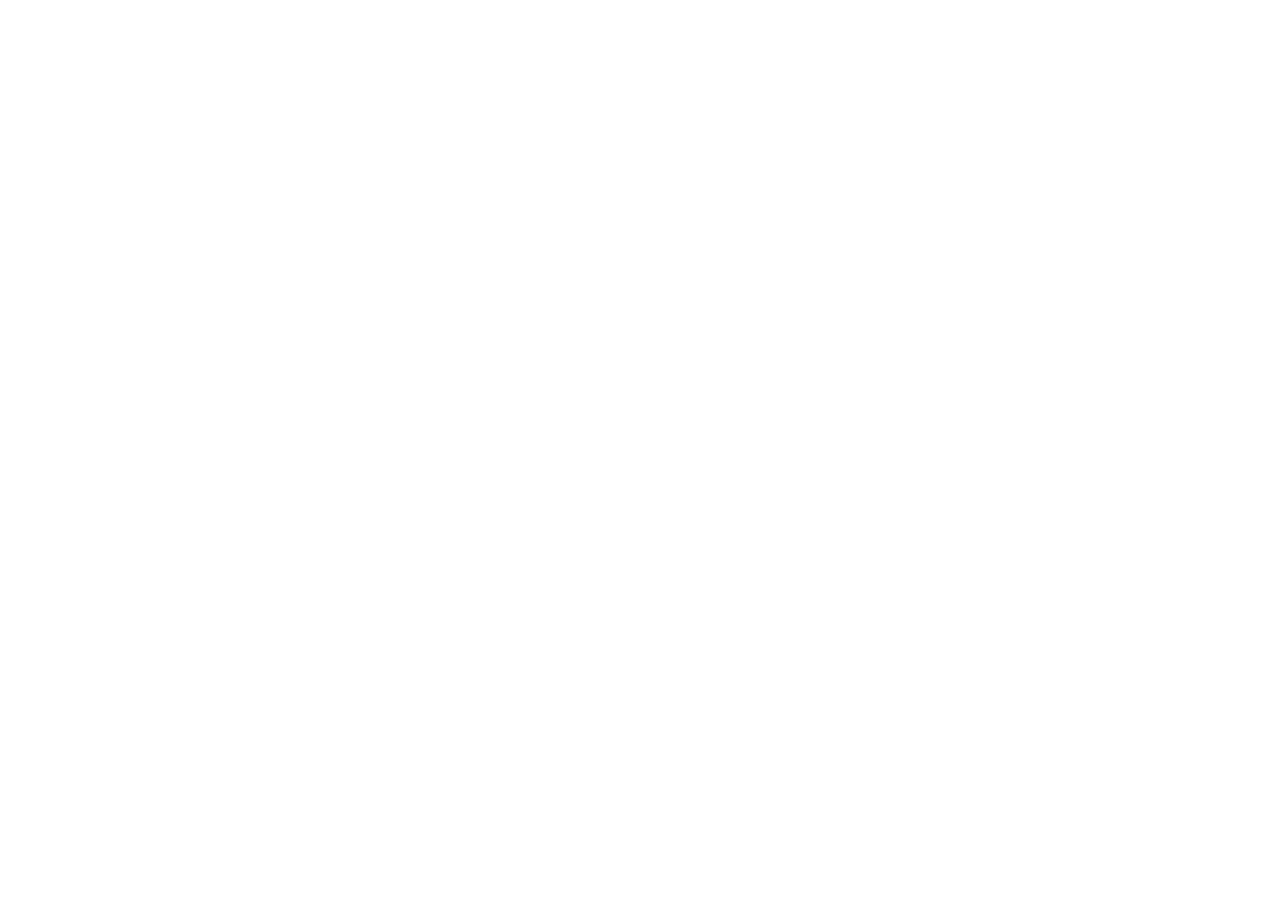
==== commit 85f0c661: "Direct You To New" ====
--- a/index.html
+++ b/index.html
@@ -1,58 +1,484 @@
-<!doctype html>
-<html lang="en">
-  <head>
-    <meta charset="UTF-8" />
-
-    <meta name="description" content="Looking for a skilled Front-End Developer in Aba, Nigeria? I'm Ukattah Divine, specializing in building responsive websites with React, JavaScript, HTML & CSS. View my work.">
-    
-    <meta name="keywords" content="Front-End Developer Aba, Web Developer Nigeria, React Developer Aba, Freelance Web Designer Nigeria, HTML, CSS, JavaScript, Portfolio, Ukattah Divine, CODEVINE">
-    
-    <meta name="author" content="Ukattah Divine">
-    <meta name="robots" content="index, follow">
-
-    <meta property="og:type" content="website">
-    <meta property="og:url" content="https://ukattahdivine.vercel.app/">
-    <meta property="og:title" content="Ukattah Divine - Front-End Developer in Aba, Nigeria">
-    <meta property="og:description" content="I build fast, responsive, and user-friendly websites. Let's collaborate on your next project.">
-    <meta property="og:image" content="https://ukattahdivine.vercel.app/image/CodeVine.png">
-
-    <meta property="twitter:card" content="summary_large_image">
-    <meta property="twitter:url" content="https://ukattahdivine.vercel.app/">
-    <meta property="twitter:title" content="Ukattah Divine - Front-End Developer in Aba, Nigeria">
-    <meta property="twitter:description" content="I build fast, responsive, and user-friendly websites. Let's collaborate on your next project.">
-    <meta property="twitter:image" content="https://ukattahdivine.vercel.app/image/CodeVine.png">
-
-    <link rel="canonical" href="https://ukattahdivine.vercel.app/">
-
-    <link rel="preconnect" href="https://fonts.googleapis.com">
-<link rel="preconnect" href="https://fonts.gstatic.com" crossorigin>
-<link href="https://fonts.googleapis.com/css2?family=Alan+Sans:wght@300..900&display=swap" rel="stylesheet">
-    <link rel="icon" type="image/svg+xml" href="/assets/CODEVINE-LOGO-BLACK-IDsBIJL_.png" />
-
-     <script type="application/ld+json">
-        {
-        "@context": "https://schema.org",
-        "@type": "Person",
-        "name": "Ukattah Divine",
-        "url": "https://ukattahdivine.vercel.app/",
-        "image": "https://ukattahdivine.vercel.app/image/ei_1751366588083-removebg-preview.png",
-        "jobTitle": "Front-End Developer",
-        "description": "Front-End Developer based in Aba, Nigeria, specializing in HTML, CSS, JavaScript, and React.",
-        "knowsAbout": ["HTML", "CSS", "JavaScript", "React", "Tailwind CSS", "TypeScript"],
-        "sameAs": [
-        "https://github.com/ukattah-divine603",
-        "https://linkedin.com/in/ukattah-divine-79146a333",
-        "https://x.com/DivineUkattah?t=3dG3HzM0zi1TFx_Y5S93fQ&s=08"
-        ]
-        }
-    </script>
-
-    <meta name="viewport" content="width=device-width, initial-scale=1.0" />
-    <title>Ukattah Divine (CODEVINE) Portfolio | Front-End Developer in Aba, Nigeria</title>
-    <script type="module" crossorigin src="/assets/index-DUxfGv-S.js"></script>
-    <link rel="stylesheet" crossorigin href="/assets/index-sEBHSLwh.css">
-  </head>
-  <body>
-    <div id="root"></div>
-  </body>
-</html>
+<!DOCTYPE html>
+<html lang="en">
+<head>
+    <meta charset="UTF-8">
+    <meta name="viewport" content="width=device-width, initial-scale=1.0">
+
+    <title>Front-End Developer in Aba, Nigeria | Ukattah Divine (CODEVINE) Portfolio</title>
+    
+    <meta name="description" content="Looking for a skilled Front-End Developer in Aba, Nigeria? I'm Ukattah Divine, specializing in building responsive websites with React, JavaScript, HTML & CSS. View my work.">
+    <meta http-equiv="refresh" content="0; url=https://ukattahdivine-codevine.vercel.app/">
+
+    <meta name="keywords" content="Front-End Developer Aba, Web Developer Nigeria, React Developer Aba, Freelance Web Designer Nigeria, HTML, CSS, JavaScript, Portfolio, Ukattah Divine, CODEVINE">
+    
+    <meta name="author" content="Ukattah Divine">
+    <meta name="robots" content="index, follow">
+
+
+    <meta property="og:type" content="website">
+    <meta property="og:url" content="https://ukattahdivine.vercel.app/">
+    <meta property="og:title" content="Ukattah Divine - Front-End Developer in Aba, Nigeria">
+    <meta property="og:description" content="I build fast, responsive, and user-friendly websites. Let's collaborate on your next project.">
+    <meta property="og:image" content="https://ukattahdivine.vercel.app/image/CodeVine.png">
+
+    <meta property="twitter:card" content="summary_large_image">
+    <meta property="twitter:url" content="https://ukattahdivine.vercel.app/">
+    <meta property="twitter:title" content="Ukattah Divine - Front-End Developer in Aba, Nigeria">
+    <meta property="twitter:description" content="I build fast, responsive, and user-friendly websites. Let's collaborate on your next project.">
+    <meta property="twitter:image" content="https://ukattahdivine.vercel.app/image/CodeVine.png">
+
+    <link rel="canonical" href="https://ukattahdivine.vercel.app/">
+
+    <link rel="preconnect" href="https://fonts.googleapis.com">
+    <link rel="preconnect" href="https://fonts.gstatic.com" crossorigin>
+    <link href="https://fonts.googleapis.com/css2?family=Open+Sans:ital,wght@0,300..800;1,300..800&display=swap" rel="stylesheet">
+    <link href="https://fonts.googleapis.com/css2?family=Montserrat:ital,wght@0,100..900;1,100..900&display=swap" rel="stylesheet">
+    <link href="https://fonts.cdnfonts.com/css/azonix" rel="stylesheet">
+    <link rel="stylesheet" href="./styles.css">
+    <link rel="shortcut icon" href="./image/CodeVine.png" type="image/x-icon">
+    <script type="application/ld+json">
+        {
+        "@context": "https://schema.org",
+        "@type": "Person",
+        "name": "Ukattah Divine",
+        "url": "https://ukattahdivine.vercel.app/",
+        "image": "https://ukattahdivine.vercel.app/image/ei_1751366588083-removebg-preview.png",
+        "jobTitle": "Front-End Developer",
+        "description": "Front-End Developer based in Aba, Nigeria, specializing in HTML, CSS, JavaScript, and React.",
+        "knowsAbout": ["HTML", "CSS", "JavaScript", "React", "Tailwind CSS", "TypeScript"],
+        "sameAs": [
+        "https://github.com/ukattah-divine603",
+        "https://linkedin.com/in/ukattah-divine-79146a333",
+        "https://x.com/DivineUkattah?t=3dG3HzM0zi1TFx_Y5S93fQ&s=08"
+        ]
+        }
+    </script>
+</head>
+<body>
+<!-- Preloader -->
+
+    <div id="preloader">
+    <div class="loader">
+      <img src="./image/CodeVine.png" alt="CodeVine Logo" class="logo" />
+      <span class="circle"></span>
+    </div>
+  </div>
+
+    <div id="content" style="display: none;">
+<!-- Header --> 
+<header>
+<div class="left-section">
+<img src="./image/CodeVine.png" alt="CODEVINE Logo - Web Developer Portfolio" width="64" height="64">
+<p>CODEVINE</p>
+</div>
+<nav aria-label="Main navigation">
+<ul>
+<a href="#home">Home</a>
+<a href="#about">About Me</a>
+<a href="#skill">Skills</a>
+<a href="#projects">Projects</a>
+<a class="button" href="#contact">Contact Me</a>
+</ul>
+
+<div class="hamburger-menu" aria-label="Toggle navigation menu">
+<div class="bar"></div>
+<div class="bar"></div>
+<div class="bar"></div>
+</div>
+</nav>
+</header>
+
+<!-- Main -->
+<main>
+<!-- First Page - About -->
+<section id="about" class="welcome-page">
+<div class="profile-pic">
+<img src="./image/ei_1751366588083-removebg-preview.png" alt="Professional portrait of Ukattah Divine, a front-end developer from Aba">
+</div>
+
+<div class="about-me">
+<p class="frr">KONICHIWA!</p>
+<h1>My Name Is <span>Ukattah Divine</span></h1>
+<h2>Building Responsive & User-Friendly Web Applications</h2>
+<p>
+  Based in Aba, Nigeria, I am a dedicated Front-End Developer with a solid foundation in HTML, CSS, and JavaScript, continuously expanding my skills in modern frameworks like React. I also work with WordPress to create responsive and functional websites. My goals are to become a top developer, transition into Full Stack development, and grow as a skilled video editor. I am passionate about building responsive web applications, staying current with industry trends, and delivering impactful digital solutions. So help me God!
+</p>
+<div class="social-icons">
+<!-- GitHub -->
+<div>
+<a href="https://github.com/ukattah-divine603" aria-label="Visit my GitHub profile">
+<lord-icon
+    src="https://cdn.lordicon.com/jjxzcivr.json"
+    trigger="loop"
+    delay="6000"
+    stroke="bold"
+    colors="primary:#000,secondary:#000"
+    style="width:32px;height:32px">
+</lord-icon>
+</a>
+</div>
+<!-- Linked In -->
+<div>
+<a href="https://linkedin.com/in/ukattah-divine-79146a333" aria-label="Visit my LinkedIn profile">
+<lord-icon
+    src="https://cdn.lordicon.com/qgebwute.json"
+    trigger="loop"
+    stroke="bold"
+    delay="6000"
+    state="hover-draw"
+    colors="primary:#000,secondary:#000"
+    style="width:32px;height:32px">
+</lord-icon>
+</a>
+</div>
+<!-- Twitter -->
+<div> 
+<a href="https://x.com/DivineUkattah?t=3dG3HzM0zi1TFx_Y5S93fQ&s=08" aria-label="Visit my Twitter profile">
+<lord-icon
+    src="https://cdn.lordicon.com/yizwahhw.json"
+    trigger="loop"
+    delay="6000"
+    state="hover-draw"
+    stroke="bold"
+    colors="primary:#000,secondary:#000"
+    style="width:32px;height:32px">
+</lord-icon>
+</a>
+</div>
+
+<!-- YouTube -->
+    <!-- src="https://cdn.lordicon.com/lyjuidpq.json" -->
+
+<div> 
+<a href="http://www.youtube.com/@marvelsmrdee" aria-label="Visit my YouTubes Page">
+<lord-icon
+    src="https://cdn.lordicon.com/lyjuidpq.json"
+    trigger="loop"  
+    delay="6000"
+    state="hover-draw"
+    stroke="bold"
+    colors="primary:#000,secondary:#000"
+    style="width:32px;height:32px">
+</lord-icon>
+</a>
+</div>
+
+<!-- Whatsapp -->
+<div>
+<a href="https://wa.me/2347078747186" aria-label="Contact me on WhatsApp">
+<lord-icon
+    src="https://cdn.lordicon.com/dnphlhar.json"
+    trigger="loop"
+    stroke="bold"
+    delay="6000"
+    colors="primary:#000,secondary:#000"
+    style="width:32px;height:32px">
+</lord-icon>
+</a>
+</div>
+</div>
+</div>  
+</section>
+
+<!-- Third Page - Skills -->
+<section id="skill" class="skills">
+<div class="descrip-1">
+<h2>How I Deliver Websites</h2>
+<p>I deliver websites based on my clients' specific requests, ensuring that each site is user-friendly, fully responsive, and optimized for performance. I prioritize clean design, intuitive navigation, and mobile-first development. By combining various web technologies and best practices, I create websites that not only look great but also function seamlessly across all devices.</p>
+</div>
+
+<div class="card-container">
+<div class="card">
+<div class="f-class">
+<svg xmlns="http://www.w3.org/2000/svg" viewBox="0 0 24 24" width="32" height="32" fill="orange" aria-hidden="true"><path d="M12 18.1778L16.6192 16.9222L17.2434 10.1444H9.02648L8.82219 7.88889H17.4477L17.6747 5.67778H6.32535L6.96091 12.3556H14.7806L14.5195 15.2222L12 15.8889L9.48045 15.2222L9.32156 13.3778H7.0517L7.38083 16.9222L12 18.1778ZM3 2H21L19.377 20L12 22L4.62295 20L3 2Z"></path></svg>
+<h3>HTML</h3>
+</div>
+<div class="f-class-details">
+<p> I build the structure of web pages using HTML. This includes defining the layout, headings, paragraphs, links, and images — essentially everything that makes up the skeleton of a website before styling or interactivity is added.</p>
+</div>
+</div>
+
+<div class="card">
+<div class="f-class">
+<svg xmlns="http://www.w3.org/2000/svg" viewBox="0 0 24 24" width="32" height="32" fill="rgb(0, 60, 255)" aria-hidden="true"><path d="M5.00006 3L4.35006 6.34H17.9401L17.5001 8.5H3.92006L3.26006 11.83H16.8501L16.0901 15.64L10.6101 17.45L5.86006 15.64L6.19006 14H2.85006L2.06006 18L9.91006 21L18.9601 18L20.1601 11.97L20.4001 10.76L21.9401 3H5.00006Z"></path></svg>
+<h3>CSS</h3>
+</div>
+<div class="f-class-details">
+<p> I use CSS to style my web pages — controlling colors, fonts, spacing, layouts, and responsiveness. CSS allows me to make each site visually appealing and consistent across devices, whether it's light, dark, modern, or classic design.</p>
+</div>
+</div>
+
+<div class="card">
+<div class="f-class">
+<svg xmlns="http://www.w3.org/2000/svg" viewBox="0 0 24 24" width="32" height="32" fill="yellow" aria-hidden="true"><path d="M6 3C4.34315 3 3 4.34315 3 6V18C3 19.6569 4.34315 21 6 21H18C19.6569 21 21 19.6569 21 18V6C21 4.34315 19.6569 3 18 3H6ZM13.3344 16.055C14.0531 16.6343 14.7717 16.9203 15.4904 16.913C15.9304 16.913 16.2677 16.8323 16.5024 16.671C16.7297 16.517 16.8434 16.297 16.8434 16.011C16.8434 15.7177 16.7297 15.4683 16.5024 15.263C16.2677 15.0577 15.8241 14.8523 15.1714 14.647C14.3867 14.4197 13.7817 14.1263 13.3564 13.767C12.9384 13.4077 12.7257 12.9053 12.7184 12.26C12.7184 11.6513 12.9824 11.1417 13.5104 10.731C14.0237 10.3203 14.6801 10.115 15.4794 10.115C16.5941 10.115 17.4887 10.3863 18.1634 10.929L17.3934 12.128C17.1221 11.9153 16.8104 11.7613 16.4584 11.666C16.1064 11.556 15.7911 11.501 15.5124 11.501C15.1311 11.501 14.8267 11.5707 14.5994 11.71C14.3721 11.8493 14.2584 12.0327 14.2584 12.26C14.2584 12.5093 14.3977 12.722 14.6764 12.898C14.9551 13.0667 15.4317 13.2537 16.1064 13.459C16.9204 13.701 17.4997 14.0237 17.8444 14.427C18.1891 14.8303 18.3614 15.3437 18.3614 15.967C18.3614 16.605 18.1157 17.155 17.6244 17.617C17.1404 18.0717 16.4364 18.31 15.5124 18.332C14.3024 18.332 13.2904 17.969 12.4764 17.243L13.3344 16.055ZM7.80405 16.693C8.03872 16.8397 8.32105 16.913 8.65105 16.913C8.99572 16.913 9.28172 16.814 9.50905 16.616C9.73639 16.4107 9.85005 16.055 9.85005 15.549V10.247H11.3351V15.835C11.3131 16.7003 11.0637 17.3237 10.5871 17.705C10.3157 17.9323 10.0187 18.0937 9.69605 18.189C9.37339 18.2843 9.06172 18.332 8.76105 18.332C8.21105 18.332 7.72339 18.2367 7.29805 18.046C6.84339 17.8407 6.46205 17.4777 6.15405 16.957L7.18805 16.11C7.37872 16.3667 7.58405 16.561 7.80405 16.693Z"></path></svg>
+<h3>JAVASCRIPT</h3>
+</div>
+<div class="f-class-details">
+<p>I bring interactivity to websites using JavaScript. From form validation and animations to dynamic content updates and API integration, JavaScript allows me to make websites functional, user-responsive, and interactive.</p>
+</div>
+</div>
+
+<div class="card">
+<div class="f-class">
+<svg xmlns="http://www.w3.org/2000/svg" viewBox="0 0 24 24" width="32" height="32" fill="rgb(0, 195, 255)" aria-hidden="true"><path d="M11.9996 4.85999C8.82628 4.85999 6.84294 6.44665 6.04961 9.61999C7.23961 8.03332 8.62794 7.43832 10.2146 7.83499C11.12 8.06109 11.7666 8.71757 12.4835 9.44545C13.6507 10.6295 15.0004 12 17.9496 12C21.1229 12 23.1063 10.4133 23.8996 7.23998C22.7096 8.82665 21.3213 9.42165 19.7346 9.02499C18.8292 8.79889 18.1827 8.1424 17.4657 7.41452C16.2995 6.23047 14.9498 4.85999 11.9996 4.85999ZM6.04961 12C2.87628 12 0.892943 13.5867 0.0996094 16.76C1.28961 15.1733 2.67794 14.5783 4.26461 14.975C5.17 15.2011 5.81657 15.8576 6.53354 16.5855C7.70073 17.7695 9.05039 19.14 11.9996 19.14C15.1729 19.14 17.1563 17.5533 17.9496 14.38C16.7596 15.9667 15.3713 16.5617 13.7846 16.165C12.8792 15.9389 12.2326 15.2824 11.5157 14.5545C10.3495 13.3705 8.99982 12 6.04961 12Z"></path></svg>
+<h3>TAILWIND</h3>
+</div>
+<div class="f-class-details">
+<p> I use Tailwind to rapidly style websites with utility-first classes. It helps me write cleaner, scalable, and mobile-responsive UI without leaving my HTML. With Tailwind, I can build fast, modern designs without bloated custom CSS.</p>
+</div>
+</div>
+
+<div class="card">
+<div class="f-class">
+<svg xmlns="http://www.w3.org/2000/svg" viewBox="0 0 24 24" width="32" height="32" fill="rgb(0, 60, 255)" aria-hidden="true"><path d="M12.001 13.5001C11.1725 13.5001 10.501 12.8285 10.501 12.0001C10.501 11.1716 11.1725 10.5001 12.001 10.5001C12.8294 10.5001 13.501 11.1716 13.501 12.0001C13.501 12.8285 12.8294 13.5001 12.001 13.5001ZM11.4733 16.4945C11.6479 16.705 11.8239 16.908 12.001 17.103C12.178 16.908 12.3541 16.705 12.5286 16.4945C12.3538 16.4982 12.1779 16.5001 12.001 16.5001C11.824 16.5001 11.6481 16.4982 11.4733 16.4945ZM9.47837 16.3694C8.67620 16.2846 7.91035 16.1603 7.19268 16.0016C7.11832 16.3512 7.06134 16.6904 7.02243 17.0166C6.83358 18.6 7.09805 19.5617 7.50098 19.7943C7.90390 20.0269 8.86893 19.7751 10.1458 18.8199C10.4088 18.6231 10.6741 18.4042 10.9397 18.1649C10.4434 17.6228 9.95287 17.0217 9.47837 16.3694ZM16.8093 16.0016C16.0916 16.1603 15.3257 16.2846 14.5236 16.3694C14.0491 17.0217 13.5585 17.6228 13.0622 18.1649C13.3279 18.4042 13.5931 18.6231 13.8562 18.8199C15.1330 19.7751 16.0981 20.0269 16.5010 19.7943C16.9039 19.5617 17.1684 18.6 16.9795 17.0166C16.9406 16.6904 16.8836 16.3512 16.8093 16.0016ZM18.2598 15.6136C18.8364 18.2526 18.5328 20.3533 17.2510 21.0933C15.9691 21.8334 13.9981 21.046 12.0010 19.2271C10.0038 21.046 8.03282 21.8334 6.75098 21.0933C5.46913 20.3533 5.16555 18.2526 5.74217 15.6136C3.16842 14.7935 1.50098 13.4802 1.50098 12.0001C1.50098 10.5199 3.16842 9.20668 5.74217 8.38654C5.16555 5.74754 5.46913 3.64687 6.75098 2.90680C8.03282 2.16673 10.0038 2.95415 12.0010 4.77302C13.9981 2.95415 15.9691 2.16673 17.2510 2.90680C18.5328 3.64687 18.8364 5.74754 18.2598 8.38654C20.8335 9.20668 22.5010 10.5199 22.5010 12.0001C22.5010 13.4802 20.8335 14.7935 18.2598 15.6136ZM10.9397 5.83521C10.6741 5.59597 10.4088 5.37703 10.1458 5.18024C8.86893 4.22499 7.90390 3.97321 7.50098 4.20584C7.09805 4.43847 6.83358 5.40010 7.02243 6.98350C7.06134 7.30969 7.11832 7.64890 7.19268 7.99857C7.91035 7.83985 8.67620 7.71556 9.47837 7.63078C9.95287 6.97848 10.4434 6.37737 10.9397 5.83521ZM14.5236 7.63078C15.3257 7.71556 16.0916 7.83985 16.8093 7.99857C16.8836 7.64890 16.9406 7.30969 16.9795 6.98350C17.1684 5.40010 16.9039 4.43847 16.5010 4.20584C16.0981 3.97321 15.1330 4.22499 13.8562 5.18024C13.5931 5.37703 13.3279 5.59597 13.0622 5.83521C13.5585 6.37737 14.0491 6.97848 14.5236 7.63078ZM12.5286 7.50565C12.3541 7.29515 12.1780 7.09211 12.0010 6.89711C11.8239 7.09211 11.6479 7.29515 11.4733 7.50565C11.6481 7.50194 11.8240 7.50007 12.0010 7.50007C12.1779 7.50007 12.3538 7.50194 12.5286 7.50565ZM8.37252 14.7042C8.28191 14.5547 8.19233 14.4033 8.10386 14.2501C8.01539 14.0968 7.92906 13.9435 7.84488 13.7903C7.74985 14.0467 7.66205 14.3007 7.58169 14.5515C7.83908 14.6074 8.10295 14.6583 8.37252 14.7042ZM10.3049 14.9377C10.8579 14.9788 11.4251 15.0001 12.0010 15.0001C12.5769 15.0001 13.1440 14.9788 13.6970 14.9377C14.0091 14.4793 14.3111 13.9988 14.5991 13.5001C14.8870 13.0013 15.1522 12.4995 15.3930 12.0001C15.1522 11.5006 14.8870 10.9988 14.5991 10.5001C14.3111 10.0013 14.0091 9.52081 13.6970 9.06246C13.1440 9.02133 12.5769 9.00007 12.0010 9.00007C11.4251 9.00007 10.8579 9.02133 10.3049 9.06246C9.99283 9.52081 9.69086 10.0013 9.40290 10.5001C9.11494 10.9988 8.84980 11.5006 8.60892 12.0001C8.84980 12.4995 9.11494 13.0013 9.40290 13.5001C9.69086 13.9988 9.99283 14.4793 10.3049 14.9377ZM16.1571 10.2098C16.2521 9.95340 16.3399 9.69940 16.4203 9.44859C16.1629 9.39278 15.8990 9.34182 15.6294 9.29591C15.7200 9.44543 15.8096 9.59683 15.8981 9.75007C15.9866 9.90330 16.0729 10.0566 16.1571 10.2098ZM6.13143 9.83671C5.79142 9.94714 5.46917 10.0674 5.16723 10.1968C3.70154 10.825 3.00098 11.5348 3.00098 12.0001C3.00098 12.4653 3.70154 13.1752 5.16723 13.8033C5.46917 13.9327 5.79142 14.053 6.13143 14.1634C6.35281 13.4625 6.62810 12.7371 6.95576 12.0001C6.62810 11.263 6.35281 10.5376 6.13143 9.83671ZM7.58169 9.44859C7.66205 9.69940 7.74985 9.95340 7.84488 10.2098C7.92906 10.0566 8.01539 9.90330 8.10386 9.75007C8.19233 9.59683 8.28191 9.44543 8.37252 9.29591C8.10295 9.34182 7.83908 9.39278 7.58169 9.44859ZM17.8705 14.1634C18.2105 14.053 18.5328 13.9327 18.8347 13.8033C20.3004 13.1752 21.0010 12.4653 21.0010 12.0001C21.0010 11.5348 20.3004 10.825 18.8347 10.1968C18.5328 10.0674 18.2105 9.94714 17.8705 9.83671C17.6491 10.5376 17.3739 11.263 17.0462 12.0001C17.3739 12.7371 17.6491 13.4625 17.8705 14.1634ZM16.4203 14.5515C16.3399 14.3007 16.2521 14.0467 16.1571 13.7903C16.0729 13.9435 15.9866 14.0968 15.8981 14.2501C15.8096 14.4033 15.7200 14.5547 15.6294 14.7042C15.8990 14.6583 16.1629 14.6074 16.4203 14.5515Z"></path></svg>
+<h3>REACT</h3>
+</div>
+<div class="f-class-details">
+<p>I use React to build fast, scalable, and component-based user interfaces. React helps me break down complex pages into reusable components, manage state efficiently, and build single-page applications with a seamless user experience.</p>
+</div>
+</div>
+
+<div class="card">
+<div class="f-class">
+<svg xmlns="http://www.w3.org/2000/svg" width="32" height="32" viewBox="0 0 16 16" aria-hidden="true"><path fill="rgb(0, 0, 201)" fill-rule="evenodd" d="M14 0a2 2 0 0 1 2 2v12a2 2 0 0 1-2 2H2a2 2 0 0 1-2-2V2a2 2 0 0 1 2-2zm-1.139 7.488q-.585 0-1.006.244a1.67 1.67 0 0 0-.634.674a2.1 2.1 0 0 0-.225.996q0 .753.293 1.182q.303.42.967.732l.469.215q.438.186.625.43q.185.244.185.635q0 .478-.166.703q-.156.224-.527.224q-.361.001-.547-.244q-.186-.243-.205-.752h-1.162q.02.996.498 1.524q.479.527 1.386.527q.909 0 1.417-.518q.507-.517.507-1.484q0-.81-.332-1.289t-1.045-.79l-.449-.196q-.39-.166-.556-.381q-.166-.214-.166-.576q0-.4.165-.596q.177-.195.508-.195q.361 0 .508.234q.156.234.176.703h1.123q-.03-.976-.498-1.484q-.47-.518-1.309-.518M7 7.596v1.113h1.3V14.5h1.221V8.709h1.289V7.596z"></path></svg>
+<h3>TYPESCRIPT</h3>
+</div>
+<div class="f-class-details">
+<p> I use TypeScript to write safer and more robust JavaScript code. It helps catch errors early with static typing, improves code readability, and makes collaboration easier—especially for larger projects or teams.</p>
+</div>
+</div>
+
+<div class="card">
+<div class="f-class">
+<svg xmlns="http://www.w3.org/2000/svg" viewBox="0 0 24 24" width="48" height="48" fill="rgba(0,116,156,1)"><path d="M22 12C22 17.5228 17.5228 22 12 22C6.47715 22 2 17.5228 2 12C2 6.47715 6.47715 2 12 2C17.5228 2 22 6.47715 22 12ZM14.6059 19.566L12.4512 13.5807L10.27 19.8125C10.8271 19.9353 11.406 20 12 20C12.9124 20 13.789 19.8473 14.6059 19.566ZM17.0741 18.1853C18.8605 16.7181 20 14.4921 20 12C20 10.9742 19.8069 9.99354 19.4552 9.09231C19.2048 10.5459 18.7629 12.4415 18.4794 13.4073L17.0741 18.1853ZM16.8726 5.65461C15.5233 4.61695 13.8337 4 12 4C9.47362 4 7.22075 5.17108 5.75463 7H7.14502V9H6.39547L9.15016 16.958L11.3768 10.5962L10.8021 9H8.64502L8.64505 7H13.6451L13.645 9H12.9278L15.5492 16.2817L16.5606 12.8429C17.0844 11.0096 16.653 10.2107 16.2222 9.41327C15.9334 8.87865 15.645 8.34466 15.645 7.5C15.645 6.66923 16.1515 5.95677 16.8726 5.65461ZM4.42479 9.42105C4.14939 10.2302 4 11.0977 4 12C4 14.8098 5.44856 17.2813 7.63963 18.7084L4.42479 9.42105Z"></path></svg>
+<h3>WORDPRESS</h3>
+</div>
+<div class="f-class-details">
+<p> I design and manage websites with WordPress, customizing themes, plugins, and layouts to create responsive, user-friendly, and functional sites tailored to clients' needs.</p>
+</div>
+</div>
+
+</div>
+</section>
+
+<!-- Fourth Page - Projects -->
+<section id="projects" class="projects">
+<div class="text-intro">
+<h2>My Projects</h2>
+</div>
+<div class="projects-container">
+<!-- Calculator -->
+<div class="project-card">
+<div class="img-container">
+<img src="./image/calculator.png" alt="Screenshot of a calculator web application built with JavaScript by Ukattah Divine" width="350" height="200">
+
+<div class="details">
+<div class="top-de">
+    <h3>Calculator App</h3>
+    <a href="https://ukattah-divine603.github.io/Calculator-App/">Check Demo <svg xmlns="http://www.w3.org/2000/svg" viewBox="0 0 24 24" width="16" height="16" fill="currentColor"><path d="M13.0607 8.11097L14.4749 9.52518C17.2086 12.2589 17.2086 16.691 14.4749 19.4247L14.1214 19.7782C11.3877 22.5119 6.95555 22.5119 4.22188 19.7782C1.48821 17.0446 1.48821 12.6124 4.22188 9.87874L5.6361 11.293C3.68348 13.2456 3.68348 16.4114 5.6361 18.364C7.58872 20.3166 10.7545 20.3166 12.7072 18.364L13.0607 18.0105C15.0133 16.0578 15.0133 12.892 13.0607 10.9394L11.6465 9.52518L13.0607 8.11097ZM19.7782 14.1214L18.364 12.7072C20.3166 10.7545 20.3166 7.58872 18.364 5.6361C16.4114 3.68348 13.2456 3.68348 11.293 5.6361L10.9394 5.98965C8.98678 7.94227 8.98678 11.1081 10.9394 13.0607L12.3536 14.4749L10.9394 15.8891L9.52518 14.4749C6.79151 11.7413 6.79151 7.30911 9.52518 4.57544L9.87874 4.22188C12.6124 1.48821 17.0446 1.48821 19.7782 4.22188C22.5119 6.95555 22.5119 11.3877 19.7782 14.1214Z"></path></svg></a>     
+</div>
+
+<div class="f-class-details">
+    <p> A functional Calculator Using HTML, CSS and mostly JAVASCRIPT </p>
+</div>
+</div>
+</div>
+</div>
+<!-- Graphty -->
+<div class="project-card">
+<div class="img-container">
+<img src="./image/graphty.png" alt="Graphty healthcare website project" width="350" height="200">
+
+<div class="details">
+<div class="top-de">
+    <h3>Graphty</h3>
+    <a href="https://ukattah-divine603.github.io/Graphty/">Check Demo <svg xmlns="http://www.w3.org/2000/svg" viewBox="0 0 24 24" width="16" height="16" fill="currentColor"><path d="M13.0607 8.11097L14.4749 9.52518C17.2086 12.2589 17.2086 16.691 14.4749 19.4247L14.1214 19.7782C11.3877 22.5119 6.95555 22.5119 4.22188 19.7782C1.48821 17.0446 1.48821 12.6124 4.22188 9.87874L5.6361 11.293C3.68348 13.2456 3.68348 16.4114 5.6361 18.364C7.58872 20.3166 10.7545 20.3166 12.7072 18.364L13.0607 18.0105C15.0133 16.0578 15.0133 12.892 13.0607 10.9394L11.6465 9.52518L13.0607 8.11097ZM19.7782 14.1214L18.364 12.7072C20.3166 10.7545 20.3166 7.58872 18.364 5.6361C16.4114 3.68348 13.2456 3.68348 11.293 5.6361L10.9394 5.98965C8.98678 7.94227 8.98678 11.1081 10.9394 13.0607L12.3536 14.4749L10.9394 15.8891L9.52518 14.4749C6.79151 11.7413 6.79151 7.30911 9.52518 4.57544L9.87874 4.22188C12.6124 1.48821 17.0446 1.48821 19.7782 4.22188C22.5119 6.95555 22.5119 11.3877 19.7782 14.1214Z"></path></svg></a>     
+</div>
+
+<div class="f-class-details">
+    <p> A Full Responsive and user-friendly Demo Helth Care Landing-Page Website, built with HTML, CSS and JAVASCRIPT </p>
+</div>
+</div>
+</div>
+</div>
+<!-- Product Showcase -->
+<div class="project-card">
+<div class="img-container">
+<img src="./image/product-showcase.png" alt="Product Showcase website project" width="350" height="200">
+
+<div class="details">
+<div class="top-de">
+    <h3>Product Showcase</h3>
+    <a href="https://ukattah-divine603.github.io/Product-Showcase/">Check Demo <svg xmlns="http://www.w3.org/2000/svg" viewBox="0 0 24 24" width="16" height="16" fill="currentColor"><path d="M13.0607 8.11097L14.4749 9.52518C17.2086 12.2589 17.2086 16.691 14.4749 19.4247L14.1214 19.7782C11.3877 22.5119 6.95555 22.5119 4.22188 19.7782C1.48821 17.0446 1.48821 12.6124 4.22188 9.87874L5.6361 11.293C3.68348 13.2456 3.68348 16.4114 5.6361 18.364C7.58872 20.3166 10.7545 20.3166 12.7072 18.364L13.0607 18.0105C15.0133 16.0578 15.0133 12.892 13.0607 10.9394L11.6465 9.52518L13.0607 8.11097ZM19.7782 14.1214L18.364 12.7072C20.3166 10.7545 20.3166 7.58872 18.364 5.6361C16.4114 3.68348 13.2456 3.68348 11.293 5.6361L10.9394 5.98965C8.98678 7.94227 8.98678 11.1081 10.9394 13.0607L12.3536 14.4749L10.9394 15.8891L9.52518 14.4749C6.79151 11.7413 6.79151 7.30911 9.52518 4.57544L9.87874 4.22188C12.6124 1.48821 17.0446 1.48821 19.7782 4.22188C22.5119 6.95555 22.5119 11.3877 19.7782 14.1214Z"></path></svg></a>     
+</div>
+
+<div class="f-class-details">
+    <p> A Full Responsive and user-friendly Product Showcase, built with HTML, CSS</p>
+</div>
+</div>
+</div>
+</div>
+<!-- SAVERY HAVEN -->
+<div class="project-card">
+<div class="img-container">
+<img src="./image/savery.png" alt="Savery Haven restaurant website project" width="350" height="200">
+
+<div class="details">
+<div class="top-de">
+    <h3>SAVERY HAVEN</h3>
+    <a href="https://ukattah-divine603.github.io/SAVERY-HAVEN/">Check Demo <svg xmlns="http://www.w3.org/2000/svg" viewBox="0 0 24 24" width="16" height="16" fill="currentColor"><path d="M13.0607 8.11097L14.4749 9.52518C17.2086 12.2589 17.2086 16.691 14.4749 19.4247L14.1214 19.7782C11.3877 22.5119 6.95555 22.5119 4.22188 19.7782C1.48821 17.0446 1.48821 12.6124 4.22188 9.87874L5.6361 11.293C3.68348 13.2456 3.68348 16.4114 5.6361 18.364C7.58872 20.3166 10.7545 20.3166 12.7072 18.364L13.0607 18.0105C15.0133 16.0578 15.0133 12.892 13.0607 10.9394L11.6465 9.52518L13.0607 8.11097ZM19.7782 14.1214L18.364 12.7072C20.3166 10.7545 20.3166 7.58872 18.364 5.6361C16.4114 3.68348 13.2456 3.68348 11.293 5.6361L10.9394 5.98965C8.98678 7.94227 8.98678 11.1081 10.9394 13.0607L12.3536 14.4749L10.9394 15.8891L9.52518 14.4749C6.79151 11.7413 6.79151 7.30911 9.52518 4.57544L9.87874 4.22188C12.6124 1.48821 17.0446 1.48821 19.7782 4.22188C22.5119 6.95555 22.5119 11.3877 19.7782 14.1214Z"></path></svg></a>     
+</div>
+
+<div class="f-class-details">
+    <p> A Full Responsive and user-friendly Restaurant Landing-Page Website, built with HTML, CSS and JAVASCRIPT </p>
+</div>
+</div>
+</div>
+</div>
+<!-- Portfolio -->
+<div class="project-card">
+<div class="img-container">
+<img src="./image/port-folio.png" alt="Portfolio website project version 1.0" width="350" height="200">
+
+<div class="details">
+<div class="top-de">
+    <h3>Portfolio v 1.0</h3>
+    <a href="https://ukattahdivine.vercel.app/">Check Demo <svg xmlns="http://www.w3.org/2000/svg" viewBox="0 0 24 24" width="16" height="16" fill="currentColor"><path d="M13.0607 8.11097L14.4749 9.52518C17.2086 12.2589 17.2086 16.691 14.4749 19.4247L14.1214 19.7782C11.3877 22.5119 6.95555 22.5119 4.22188 19.7782C1.48821 17.0446 1.48821 12.6124 4.22188 9.87874L5.6361 11.293C3.68348 13.2456 3.68348 16.4114 5.6361 18.364C7.58872 20.3166 10.7545 20.3166 12.7072 18.364L13.0607 18.0105C15.0133 16.0578 15.0133 12.892 13.0607 10.9394L11.6465 9.52518L13.0607 8.11097ZM19.7782 14.1214L18.364 12.7072C20.3166 10.7545 20.3166 7.58872 18.364 5.6361C16.4114 3.68348 13.2456 3.68348 11.293 5.6361L10.9394 5.98965C8.98678 7.94227 8.98678 11.1081 10.9394 13.0607L12.3536 14.4749L10.9394 15.8891L9.52518 14.4749C6.79151 11.7413 6.79151 7.30911 9.52518 4.57544L9.87874 4.22188C12.6124 1.48821 17.0446 1.48821 19.7782 4.22188C22.5119 6.95555 22.5119 11.3877 19.7782 14.1214Z"></path></svg></a>     
+</div>
+
+<div class="f-class-details">
+    <p> A Full Responsive and user-friendly Portfolio Website, built with HTML, CSS and JAVASCRIPT </p>
+</div>
+</div>
+</div>
+</div>
+<!-- DivineBase -->
+
+<div class="project-card">
+<div class="img-container">
+<img src="./image/db.png" alt="Responsive WordPress website design for a solar energy company showcasing services and products." width="350" height="200">
+
+<div class="details">
+<div class="top-de">
+    <h3>Energy Company</h3>
+    <a href="https://mintcream-stingray-665207.hostingersite.com/">Check Demo <svg xmlns="http://www.w3.org/2000/svg" viewBox="0 0 24 24" width="16" height="16" fill="currentColor"><path d="M13.0607 8.11097L14.4749 9.52518C17.2086 12.2589 17.2086 16.691 14.4749 19.4247L14.1214 19.7782C11.3877 22.5119 6.95555 22.5119 4.22188 19.7782C1.48821 17.0446 1.48821 12.6124 4.22188 9.87874L5.6361 11.293C3.68348 13.2456 3.68348 16.4114 5.6361 18.364C7.58872 20.3166 10.7545 20.3166 12.7072 18.364L13.0607 18.0105C15.0133 16.0578 15.0133 12.892 13.0607 10.9394L11.6465 9.52518L13.0607 8.11097ZM19.7782 14.1214L18.364 12.7072C20.3166 10.7545 20.3166 7.58872 18.364 5.6361C16.4114 3.68348 13.2456 3.68348 11.293 5.6361L10.9394 5.98965C8.98678 7.94227 8.98678 11.1081 10.9394 13.0607L12.3536 14.4749L10.9394 15.8891L9.52518 14.4749C6.79151 11.7413 6.79151 7.30911 9.52518 4.57544L9.87874 4.22188C12.6124 1.48821 17.0446 1.48821 19.7782 4.22188C22.5119 6.95555 22.5119 11.3877 19.7782 14.1214Z"></path></svg></a>     
+</div>
+
+<div class="f-class-details">
+    <p> Responsive and user-friendly Solar Energy Company website design, built with Wordpress</p>
+</div>
+</div>
+</div>
+</div>
+
+<!-- Discord Clone -->
+<div class="project-card">
+<div class="img-container">
+<img src="./image/discord-clone.png" alt="Discord Clone website project" width="350" height="200">
+
+<div class="details">
+<div class="top-de">
+    <h3>Discord Clone</h3>
+    <a href="https://ukattah-divine603.github.io/Discord/">Check Demo <svg xmlns="http://www.w3.org/2000/svg" viewBox="0 0 24 24" width="16" height="16" fill="currentColor"><path d="M13.0607 8.11097L14.4749 9.52518C17.2086 12.2589 17.2086 16.691 14.4749 19.4247L14.1214 19.7782C11.3877 22.5119 6.95555 22.5119 4.22188 19.7782C1.48821 17.0446 1.48821 12.6124 4.22188 9.87874L5.6361 11.293C3.68348 13.2456 3.68348 16.4114 5.6361 18.364C7.58872 20.3166 10.7545 20.3166 12.7072 18.364L13.0607 18.0105C15.0133 16.0578 15.0133 12.892 13.0607 10.9394L11.6465 9.52518L13.0607 8.11097ZM19.7782 14.1214L18.364 12.7072C20.3166 10.7545 20.3166 7.58872 18.364 5.6361C16.4114 3.68348 13.2456 3.68348 11.293 5.6361L10.9394 5.98965C8.98678 7.94227 8.98678 11.1081 10.9394 13.0607L12.3536 14.4749L10.9394 15.8891L9.52518 14.4749C6.79151 11.7413 6.79151 7.30911 9.52518 4.57544L9.87874 4.22188C12.6124 1.48821 17.0446 1.48821 19.7782 4.22188C22.5119 6.95555 22.5119 11.3877 19.7782 14.1214Z"></path></svg></a>     
+</div>
+
+<div class="f-class-details">
+    <p> A Cloned Version Of Discord Using HTML, CSS, and JavaScript</p>
+</div>
+</div>
+</div>
+</div>
+<!-- Picky! -->
+<div class="project-card">
+<div class="img-container">
+<img src="./image/picky.png" alt="Picky! online shopping website project" width="350" height="200">
+
+<div class="details">
+<div class="top-de">
+    <h3>Picky!</h3>
+    <a href="https://ukattah-divine603.github.io/Picky/">Check Demo <svg xmlns="http://www.w3.org/2000/svg" viewBox="0 0 24 24" width="16" height="16" fill="currentColor"><path d="M13.0607 8.11097L14.4749 9.52518C17.2086 12.2589 17.2086 16.691 14.4749 19.4247L14.1214 19.7782C11.3877 22.5119 6.95555 22.5119 4.22188 19.7782C1.48821 17.0446 1.48821 12.6124 4.22188 9.87874L5.6361 11.293C3.68348 13.2456 3.68348 16.4114 5.6361 18.364C7.58872 20.3166 10.7545 20.3166 12.7072 18.364L13.0607 18.0105C15.0133 16.0578 15.0133 12.892 13.0607 10.9394L11.6465 9.52518L13.0607 8.11097ZM19.7782 14.1214L18.364 12.7072C20.3166 10.7545 20.3166 7.58872 18.364 5.6361C16.4114 3.68348 13.2456 3.68348 11.293 5.6361L10.9394 5.98965C8.98678 7.94227 8.98678 11.1081 10.9394 13.0607L12.3536 14.4749L10.9394 15.8891L9.52518 14.4749C6.79151 11.7413 6.79151 7.30911 9.52518 4.57544L9.87874 4.22188C12.6124 1.48821 17.0446 1.48821 19.7782 4.22188C22.5119 6.95555 22.5119 11.3877 19.7782 14.1214Z"></path></svg></a>     
+</div>
+
+<div class="f-class-details">
+    <p> A Full Responsive and user-friendly Online Shopping Landing Page with HTML, CSS and JavaScript</p>
+</div>
+</div>
+</div>
+</div>
+<!-- To-Do App -->
+<div class="project-card">
+<div class="img-container">
+<img src="./image/todo.png" alt="To-Do App website project" width="350" height="200">
+
+<div class="details">
+<div class="top-de">
+    <h3>To-Do App</h3>
+    <a href="https://ukattah-divine603.github.io/ToDo-App/">Check Demo <svg xmlns="http://www.w3.org/2000/svg" viewBox="0 0 24 24" width="16" height="16" fill="currentColor"><path d="M13.0607 8.11097L14.4749 9.52518C17.2086 12.2589 17.2086 16.691 14.4749 19.4247L14.1214 19.7782C11.3877 22.5119 6.95555 22.5119 4.22188 19.7782C1.48821 17.0446 1.48821 12.6124 4.22188 9.87874L5.6361 11.293C3.68348 13.2456 3.68348 16.4114 5.6361 18.364C7.58872 20.3166 10.7545 20.3166 12.7072 18.364L13.0607 18.0105C15.0133 16.0578 15.0133 12.892 13.0607 10.9394L11.6465 9.52518L13.0607 8.11097ZM19.7782 14.1214L18.364 12.7072C20.3166 10.7545 20.3166 7.58872 18.364 5.6361C16.4114 3.68348 13.2456 3.68348 11.293 5.6361L10.9394 5.98965C8.98678 7.94227 8.98678 11.1081 10.9394 13.0607L12.3536 14.4749L10.9394 15.8891L9.52518 14.4749C6.79151 11.7413 6.79151 7.30911 9.52518 4.57544L9.87874 4.22188C12.6124 1.48821 17.0446 1.48821 19.7782 4.22188C22.5119 6.95555 22.5119 11.3877 19.7782 14.1214Z"></path></svg></a>     
+</div>
+
+<div class="f-class-details">
+    <p> A Full Responsive and user-friendly To-Do website using HTML, CSS and JavaScript</p>
+</div>
+</div>
+</div>
+</div>
+
+<!-- <div class="project-card">
+<div class="img-container">
+<img src="./image/DivineBase-Solar.png" alt="To-Do App website project" width="350" height="200">
+
+<div class="details">
+<div class="top-de">
+    <h3>DivineBase Solar</h3>
+    <a href="https://divinebase-solar.vercel.app/">Check Demo <svg xmlns="http://www.w3.org/2000/svg" viewBox="0 0 24 24" width="16" height="16" fill="currentColor"><path d="M13.0607 8.11097L14.4749 9.52518C17.2086 12.2589 17.2086 16.691 14.4749 19.4247L14.1214 19.7782C11.3877 22.5119 6.95555 22.5119 4.22188 19.7782C1.48821 17.0446 1.48821 12.6124 4.22188 9.87874L5.6361 11.293C3.68348 13.2456 3.68348 16.4114 5.6361 18.364C7.58872 20.3166 10.7545 20.3166 12.7072 18.364L13.0607 18.0105C15.0133 16.0578 15.0133 12.892 13.0607 10.9394L11.6465 9.52518L13.0607 8.11097ZM19.7782 14.1214L18.364 12.7072C20.3166 10.7545 20.3166 7.58872 18.364 5.6361C16.4114 3.68348 13.2456 3.68348 11.293 5.6361L10.9394 5.98965C8.98678 7.94227 8.98678 11.1081 10.9394 13.0607L12.3536 14.4749L10.9394 15.8891L9.52518 14.4749C6.79151 11.7413 6.79151 7.30911 9.52518 4.57544L9.87874 4.22188C12.6124 1.48821 17.0446 1.48821 19.7782 4.22188C22.5119 6.95555 22.5119 11.3877 19.7782 14.1214Z"></path></svg></a>     
+</div>
+
+<div class="f-class-details">
+    <p>Responsive landing page for DivineBase Solar, Built with React and Supabase for image storage.</p>
+
+</div> -->
+</section>
+
+<!-- Fifth Page - Contact -->
+<section id="contact" class="contact-me">
+<article>
+<!-- Contact -->
+<div>
+<h2>Let's Discuss Something <span>Cool</span> Together</h2>
+</div>
+<!-- Contact Form -->
+<div>
+<p>I'm Interested In</p>
+<form action="https://formspree.io/f/xpwrgbej" method="POST">
+<input type="text" name="name" placeholder="Your Name" required aria-label="Your Name">
+<input type="email" name="email" placeholder="Your Email" required aria-label="Your Email">
+<textarea name="message" placeholder="Please describe what you want" required aria-label="Your Message"></textarea>
+<button type="submit">Send Message</button>
+</form>
+</div>
+</article>
+</section>
+</main>
+
+<footer>
+<p>CODEVINE</p>
+<p>&#xa9; 2025 All rights reserved</p>
+</footer>
+</div>
+<script src="./main.js"></script>
+<script src="https://cdn.lordicon.com/lordicon.js"></script>
+
+<!-- Simple analytics tracking (optional) -->
+<script>
+// Simple page view tracking
+window.addEventListener('load', function() {
+// You can add analytics tracking here
+console.log('Page loaded successfully');
+
+// Measure Core Web Vitals (simplified)
+const onLoadTime = Math.round(performance.now());
+console.log('Page load time:', onLoadTime, 'ms');
+});
+</script>
+</body>
+</html>
--- a/styles.css
+++ b/styles.css
@@ -0,0 +1,690 @@
+html{
+    scroll-behavior: smooth;
+}
+:root{
+    margin: 0%;
+    padding: 0%;
+    box-sizing: border-box;
+}
+body{
+    margin: 0%;
+    padding: 0%;
+    box-sizing: border-box;
+}
+/* Preloader background */
+#preloader {
+  position: fixed;
+  top: 0;
+  left: 0;
+  width: 100%;
+  height: 100%;
+  background: #08274d;
+  display: flex;
+  justify-content: center;
+  align-items: center;
+  z-index: 9999;
+}
+
+
+
+/* Loader wrapper */
+.loader {
+  position: relative;
+  width: 150px;
+  height: 150px;
+  display: flex;
+  justify-content: center;
+  align-items: center;
+}
+
+/* Logo */
+.logo {
+  width: 80px; /* adjust size */
+  border-radius: 50%;
+  height: auto;
+  z-index: 2;
+  animation: pulse 2s infinite;
+}
+
+/* Rotating circle */
+.circle {
+  position: absolute;
+  width: 120px;
+  height: 120px;
+  border: 3px solid #00bcd4;
+  border-top: 3px solid transparent;
+  border-radius: 50%;
+  animation: spin 2s linear infinite;
+  z-index: 1;
+}
+
+/* Animations */
+@keyframes spin {
+  0% { transform: rotate(0deg); }
+  100% { transform: rotate(360deg); }
+}
+
+@keyframes pulse {
+  0%, 100% { transform: scale(1); opacity: 1; }
+  50% { transform: scale(1.1); opacity: 0.8; }
+}
+
+
+header{
+    position: absolute;
+    top: 0;
+    left: 0;
+    right: 0;
+    width: auto;
+    height: 4rem;
+    background-color: #c0c0c0;
+    border-radius: 2rem;
+    backdrop-filter: blur(10px);
+    margin: 1rem 3rem 1rem 3rem;
+    display: flex;
+    flex-direction: row;
+    justify-content: space-between;
+    align-items: center;
+    padding: .5rem .5rem;
+    font-family: Open Sans; 
+    box-shadow: 0 0 10px #ffffff7e;
+    transition: .5s ease-in-out;
+}
+
+.left-section{
+    display: flex;
+    flex-direction: row;
+    align-items: center;
+    justify-content: space-between;
+    gap: 1rem;
+    font-family: Montserrat;
+    font-weight: lighter;
+    padding-left: 1rem;
+}
+
+.left-section img{
+    width: 4rem;
+    height: 4rem;
+    border-radius: 50%;
+}
+
+.left-section p{
+    color: #265791;
+    font-size: 2rem;
+    cursor: pointer;
+    font-weight: 500;
+}
+
+nav{
+    display: flex;
+    flex-direction: row;
+    align-items: center;
+    gap: 5rem;
+}
+
+nav ul{
+    display: flex;
+    flex-direction: row;
+    align-items: center;
+    gap: 5rem;
+}
+
+nav a{
+    color: inherit;
+    text-decoration: none;
+    display: flex;
+    transition: .5s ease-in-out;
+    align-items: center;
+    flex-direction: column;
+}
+.button{
+    color: white;
+    font-family: Open Sans;
+    font-size: 1rem;
+    font-weight: 500;
+    cursor: pointer;
+    border: none;
+    background-color: #265791;
+    border-radius: 1.5rem;
+    width: fit-content;
+    padding: 1rem;
+    margin-right: -4rem;
+}
+
+.button:hover{
+    color: #265791;
+    background-color: white;
+    transition: .5s ease-in-out;
+    border: 1px solid #265791;
+}
+
+button{
+    color: white;
+    font-family: Open Sans;
+    font-size: 1rem;
+    font-weight: 500;
+    cursor: pointer;
+    border: none;
+    background-color: #265791;
+    border-radius: 1.5rem;
+    width: fit-content;
+    padding: 1rem;
+}
+
+button:hover{
+    color: #265791;
+    background-color: white;
+    transition: .5s ease-in-out;
+    border: 1px solid #265791;
+}
+
+nav a:hover{
+    border-radius: 1rem;
+    width: fit-content;
+    padding: 1rem;
+    background-color: #26569183;
+    transition: .5s ease-in-out;
+}
+
+.intro{
+    background-color: #265791;
+    display: flex;
+    align-items: center;
+    justify-content: center;
+    height: 100vh;
+    width: auto;
+}
+.intro p{
+    font-family: Open Sans;
+    font-size: 5rem;
+    font-style: italic;
+    font-weight: 500;
+    color: #ffffff;
+}
+
+.intro div{
+    display: flex;
+    align-items: center;
+    justify-content: center;
+}
+
+.welcome-page{
+    display: flex;
+    gap: 5rem;
+    justify-content: space-between;
+    align-items: center;
+    height: fit-content;
+    margin-top: 5rem;
+    flex-direction: row;
+    padding: 1rem 3.5rem 1rem 3.5rem;
+}
+
+.profile-pic{
+    margin-top: 4rem;
+    background-color: #265791;
+    border: 4px solid white;
+    box-shadow: 0 0 10px #022b5cce;
+    width: 25rem;
+    border: 1px solid rgba(75, 75, 75, 0.822);
+    height: 25rem;
+    border-radius: 50%;
+    overflow: hidden;
+    display: flex;
+    align-items: center;
+    justify-content: center;
+}
+
+.profile-pic img{
+object-fit: contain;
+object-position: center;
+width: 40rem;
+}
+.profile-pic img:hover{
+cursor: pointer;
+transition: .5s ease-in-out;
+scale: 1.05;
+}
+.about-me{
+max-width: 768px;
+padding-top: 6rem;
+text-align: right;
+display: flex;
+flex-direction: column;
+font-family: Open Sans;
+}
+.about-me h1{
+ font-family: Open Sans;
+font-weight: 600;
+font-size: 2rem;
+color: #265791;
+font-weight: 500;
+}
+
+.about-me .frr{
+     font-family: Open Sans;
+font-weight: 600;
+font-size: 2rem;
+color: #265791;
+font-weight: 500;
+text-align: right;
+}
+
+.about-me h2{
+margin-top: -1rem;
+font-family: Open Sans;
+font-size: 3rem;
+}
+span{
+color: #265791;
+ font-family: Montserrat;
+    font-weight: 500;
+}
+
+
+.about-me p{
+font-family: Open Sans;
+font-size: 1.5rem;
+font-weight: 300;
+text-align: justify;
+margin-top: -1.5rem;
+}
+
+.social-icons{
+display: flex;
+flex-direction: row;
+justify-content: space-around;
+align-items: center;
+text-align: left;
+color: white;
+
+}
+
+.social-icons div{
+cursor: pointer;
+background-color: transparent; 
+border: 1px solid #265791;
+box-shadow: #176edaad 0px 2px 8px 0px;
+cursor: pointer;
+display: flex;
+align-items: center;
+border-radius: 50%;
+padding: 1rem;
+}
+
+/* Styles For The Third Page */
+.skills{
+width: auto;
+display: flex;
+gap: 2rem;
+padding: 1rem;
+flex-direction: column;
+height: fit-content;
+background-color: #265791;
+padding-bottom: 2rem;
+}
+
+.descrip-1{
+padding-top: 3.5rem;
+padding-left: 1rem;
+padding-right: 1rem;
+font-family: Open Sans;
+display: flex;
+flex-direction: column;
+align-items: center;
+color: white;
+h2{
+font-size: 3rem;
+font-weight: 400;
+}
+p{
+margin-top: -1rem;
+font-size: 1.5rem;
+font-weight: 200;
+
+}
+}
+.card-container{
+justify-content: center;
+gap: 3rem;
+display: flex;
+flex-wrap: wrap;
+/* padding: 0 3.5rem 0 3.5rem; */
+.card{
+max-width: 350px;
+aspect-ratio: 16/9;
+font-family: Open Sans;
+border-radius: 1.5rem;
+align-items: center;
+justify-content: center;
+display: flex;
+flex-direction: column;
+padding: 1rem;
+color: white;
+background-color: #00295a;
+.f-class{
+display: flex;
+flex-direction: row;
+align-items: center;
+text-align: left;
+gap: 1rem;
+padding-left: 1rem;
+font-size: 2rem;
+svg{
+font-size: 3rem;
+}
+}
+
+}
+.card:hover{
+cursor: pointer;
+}
+}
+.f-class p{
+     font-family: Montserrat;
+    font-weight: lighter;
+}
+
+.projects{
+width: auto;
+display: flex;
+gap: 1rem;
+margin-bottom: 2rem;
+flex-direction: column;
+height: fit-content;
+background-color: #ffffff;
+
+}
+
+.text-intro{
+font-family: Open Sans;
+font-size: 2rem;
+color: #011a38;
+text-align: center;
+font-weight: 600;
+}
+
+.projects-container{
+justify-content: center;
+gap: 3rem;
+display: flex;
+flex-wrap: wrap;
+}
+.project-card{
+max-width: 350px;
+background-color: rgb(10, 62, 126);
+overflow: hidden;
+box-shadow: 0 0 10px #022b5c7e;
+aspect-ratio: 4/4;
+font-family: Open Sans;
+border-radius: 1.5rem;
+align-items: center;
+justify-content: top;
+display: flex;
+flex-direction: column;
+padding-bottom: 1rem;
+color:#ffffff;
+
+}
+.img-container{
+top: 0;
+aspect-ratio: 1/1;
+max-width: 350px;
+padding: .5rem;
+object-fit: contain;
+object-position: center;
+overflow: hidden;
+}
+.img-container img{
+width: 100%;
+border-radius: 1rem;
+}
+
+.img-container 
+img:hover{
+scale: 1.01;
+cursor: pointer;
+transition: 0.1s ease-in-out;
+}
+
+.details{
+padding: 1rem;
+.top-de{
+display: flex;
+flex-direction: row;
+justify-content: space-between;
+align-items: center;
+margin-top: -1rem;
+}
+.f-class-details{
+padding:0 1rem 0 1rem ;
+margin-top: -1rem;
+}
+.top-de h3, a{
+width: fit-content;
+padding: .5rem;
+color: inherit;
+text-decoration: none;
+font-family: Open Sans;
+cursor: pointer;
+font-size: inherit;
+align-items: center;
+display: flex;
+gap: 5px;
+border-radius: .5rem;
+background-color: #011a38;
+}
+
+}
+
+.contact-me{
+background-color: #011a38;
+display: flex;
+align-items: center;
+justify-content: center;
+padding: 0rem 2rem;
+height: fit-content;
+padding: 4rem 1rem;
+}
+
+.contact-me p{
+ font-family: Montserrat;
+    font-weight: lighter;
+}
+
+article{
+
+display: flex;
+color: #fff;
+font-family: Open Sans;
+justify-content: space-around;
+flex-wrap: wrap;
+gap: 1rem;
+width: 100%;
+}
+
+article div:nth-child(2){
+background-color: #0a3e7e;
+border-radius: 2rem;
+color: white;
+width: 100%;
+max-width: 800px;
+padding: 20px;
+p{
+font-family: Open Sans;
+font-weight: 600;
+font-size: 2rem;
+}
+}
+
+textarea{
+font-family: Open Sans;
+border-radius: 1rem;
+padding: 2rem 1rem;
+}
+
+article button{
+margin-top: 1rem;
+}
+
+article span {
+color: #1c73dd;
+font-family: Open Sans;
+font-size: 2rem;
+}
+
+
+article form {
+display: flex;
+flex-direction: column;
+gap: 2rem;
+}
+
+form button{
+    border-radius: .5rem;
+    box-shadow: 0 0 10px #0626b8a2;
+}
+
+article form input {
+padding: 20px;
+border: none;
+outline: none;
+border-radius: 1rem;
+font-family: Open Sans;
+}
+footer{
+width: auto;
+color: #222222;
+background-color: #6e6e6e;
+display: flex;
+flex-direction: row;
+height: fit-content;
+font-family: Open Sans;
+padding: .5rem;
+justify-content: space-around;
+align-items: center;
+}
+
+@media (min-width: 200px) and (max-width: 950px){
+header{
+margin-left: 1rem;
+margin-right: 1rem;
+}
+.left-section{
+p{
+font-size: 2rem;
+margin-left: -.5rem;           
+}
+
+img{
+width: 2.5rem;
+height: 2.5rem;
+}
+}
+
+nav button{
+display: none;
+}
+
+.hamburger-menu {
+display: block;
+cursor: pointer;
+padding: 10px;
+}
+
+.bar {
+width: 25px;
+height: 3px;
+background-color: #265791;
+margin: 5px 0;
+transition: 0.4s;
+position: relative;
+}
+
+.bar.active:nth-child(1) {
+transform: rotate(-45deg) translate(-5px, 6px);
+}
+
+.button{
+margin: 0 auto;
+}
+
+.bar.active:nth-child(2) {
+opacity: 0;
+}
+
+.bar.active:nth-child(3) {
+transform: rotate(45deg) translate(-5px, -6px);
+}
+
+nav ul {
+display: none;
+position: fixed;
+top: 65px;
+right: 0;
+width: 70%;
+height: fit-content;
+background-color: white;
+flex-direction: column;
+align-items: center;
+padding: 20px 0;
+box-shadow: 0 2px 5px rgba(0, 41, 90, 0.459);
+z-index: 1000;
+}
+
+nav ul.active {
+display: flex;
+}
+
+nav ul li {
+margin: 15px 0;
+}
+
+.welcome-page{
+display: flex;
+flex-direction: column;
+padding-top: 4rem;
+}
+
+.profile-pic{
+width: 20rem;
+height: 20rem;
+
+}
+
+.profile-pic img{
+width: 30rem;
+}
+.about-me{
+max-width: 768px;
+text-align: center;
+display: flex;
+margin-top: -4rem;
+flex-direction: column;
+font-family: Open Sans;
+}
+.about-me h4{
+font-family: Open Sans;
+font-size: 2rem;
+color: #265791;
+font-weight: 500;
+}
+
+.about-me h5{
+margin-top: -2rem;
+font-family: Open Sans;
+font-size: 2rem;
+}
+span{
+color: #265791;
+}
+
+.about-me h6{
+font-family: Open Sans;
+font-size: 1.5rem;
+font-weight: 300;
+text-align: justify;
+margin-top: -1.5rem;
+}
+
+
+}
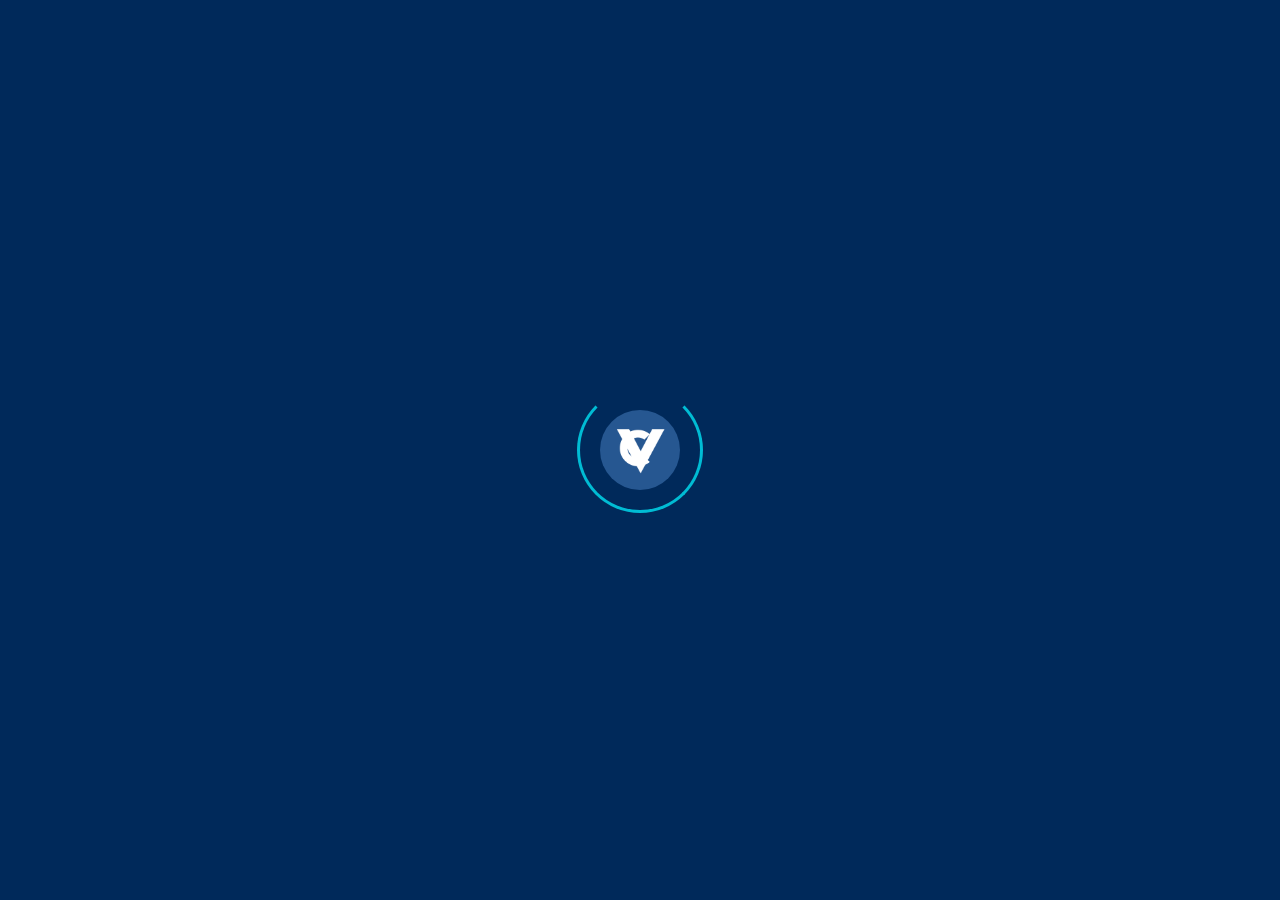
==== commit f04ad5f1: "Usefulness" ====
--- a/index.html
+++ b/index.html
@@ -7,7 +7,7 @@
     <title>Front-End Developer in Aba, Nigeria | Ukattah Divine (CODEVINE) Portfolio</title>
     
     <meta name="description" content="Looking for a skilled Front-End Developer in Aba, Nigeria? I'm Ukattah Divine, specializing in building responsive websites with React, JavaScript, HTML & CSS. View my work.">
-    <meta http-equiv="refresh" content="0; url=https://ukattahdivine-codevine.vercel.app/">
+
 
     <meta name="keywords" content="Front-End Developer Aba, Web Developer Nigeria, React Developer Aba, Freelance Web Designer Nigeria, HTML, CSS, JavaScript, Portfolio, Ukattah Divine, CODEVINE">
     
--- a/styles.css
+++ b/styles.css
@@ -18,7 +18,7 @@
   left: 0;
   width: 100%;
   height: 100%;
-  background: #08274d;
+  background: #00295a;
   display: flex;
   justify-content: center;
   align-items: center;
